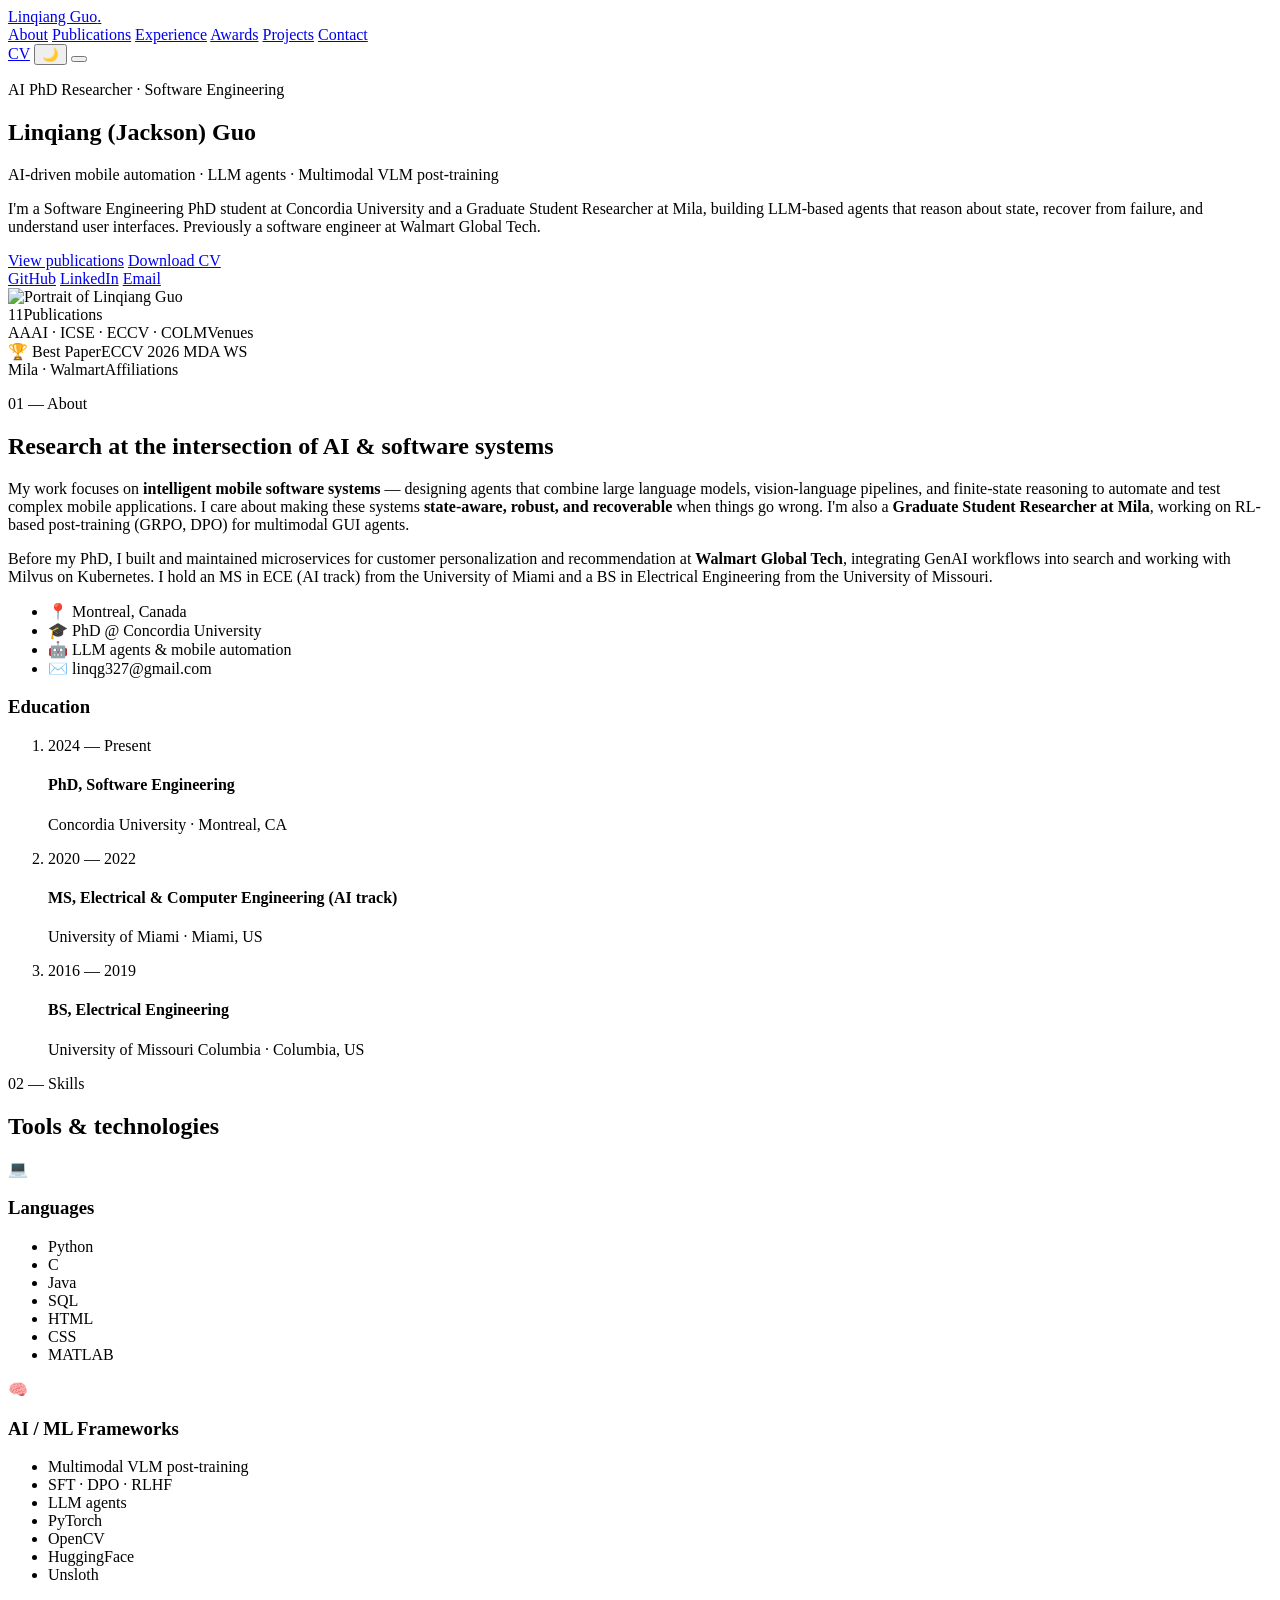
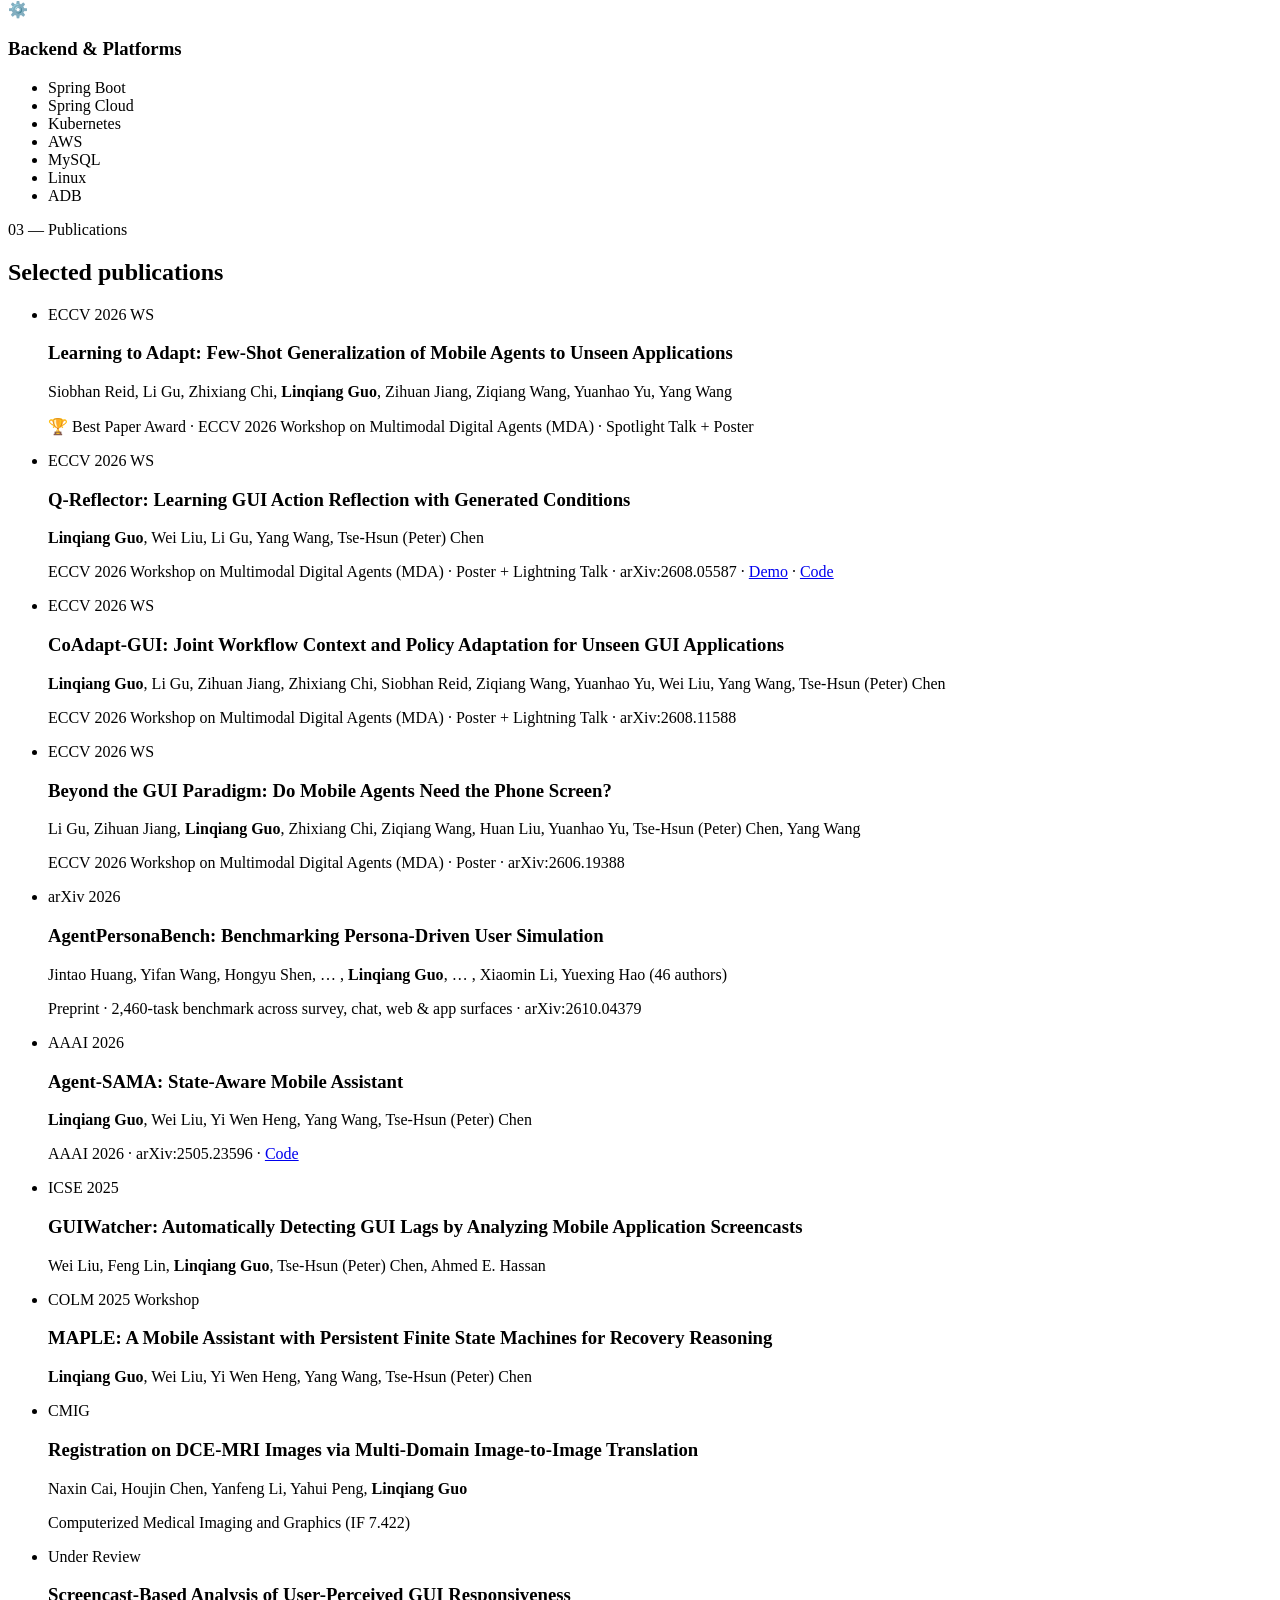
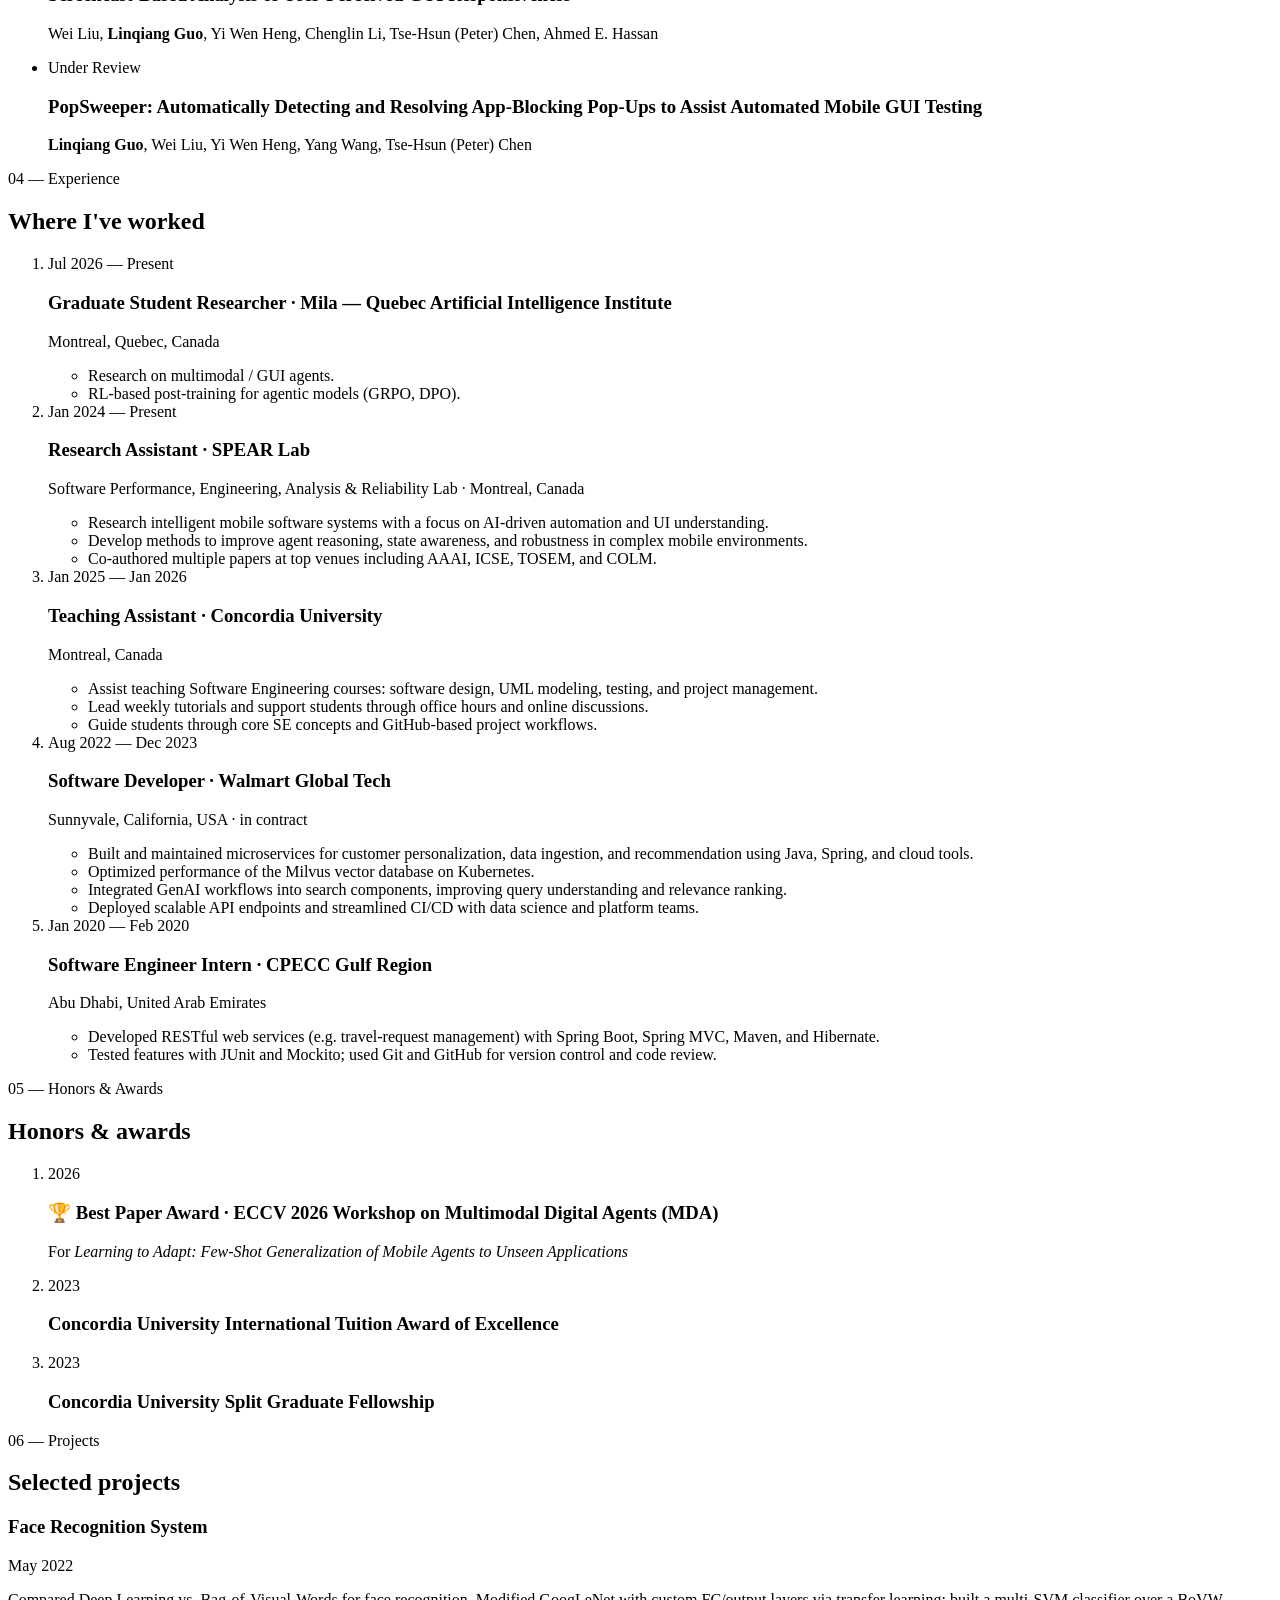
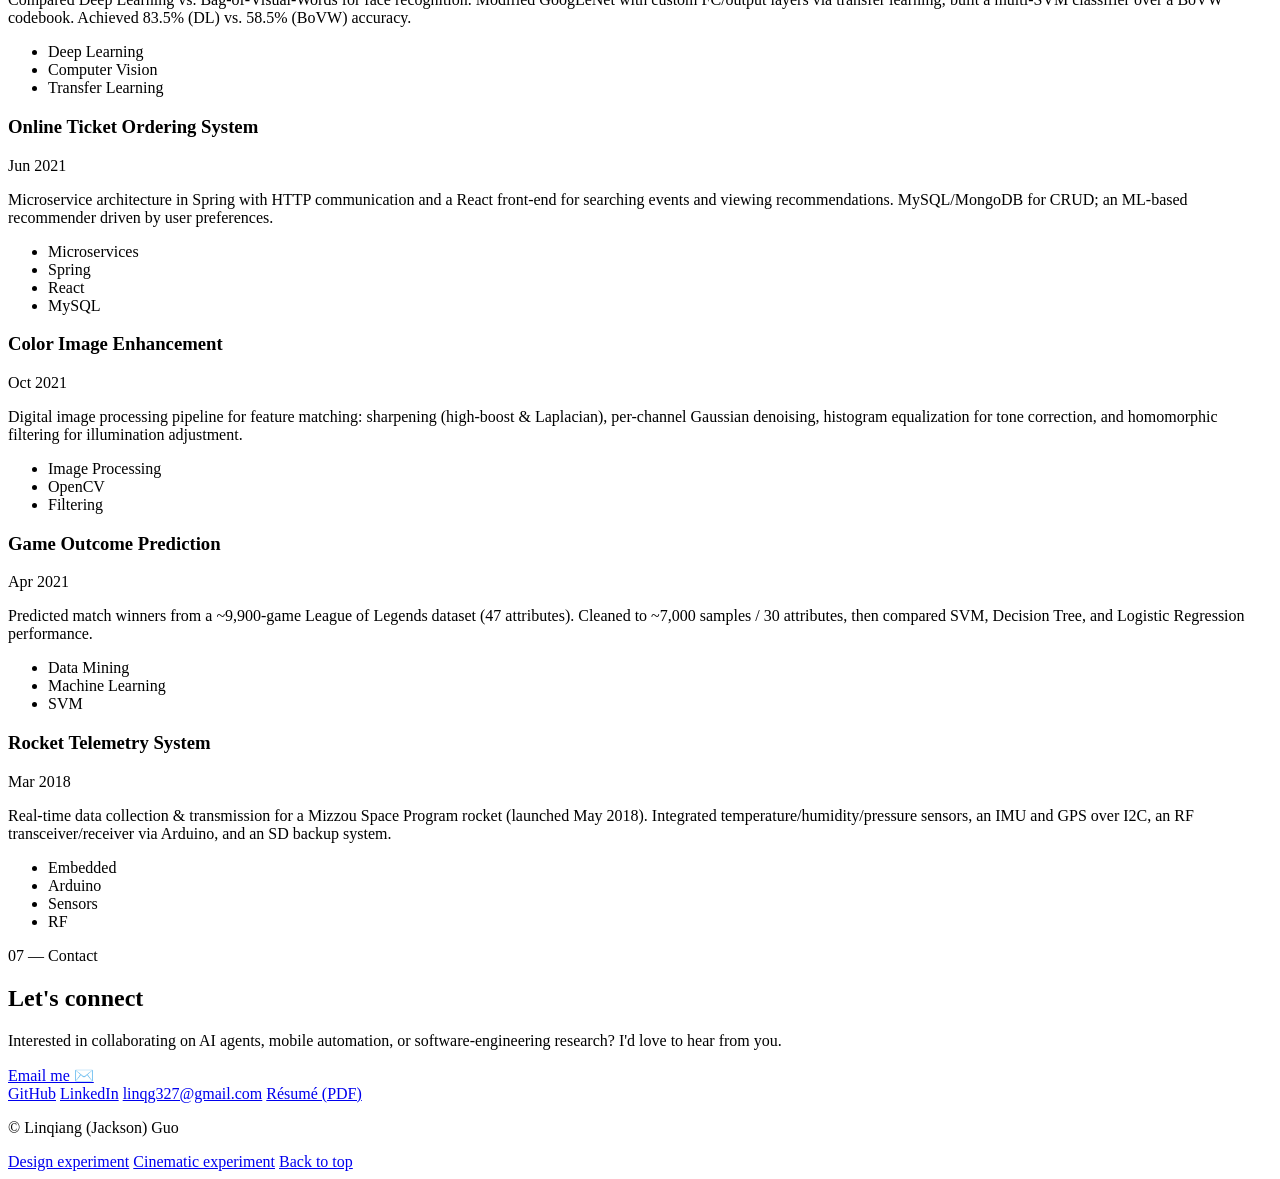
==== classic.html @ 43573042 "Day-mode logo that follows the day palette Redraw logo-lg-light.svg as a light jewel-tinted tile wit" ====
<!DOCTYPE html>
<html lang="en">
<head>
  <meta charset="UTF-8" />
  <meta name="viewport" content="width=device-width, initial-scale=1.0" />
  <title>Linqiang (Jackson) Guo — Software Engineering Researcher</title>
  <meta name="description" content="Linqiang Guo — PhD researcher in Software Engineering at Concordia University. AI-driven mobile automation, LLM agents, and multimodal VLM post-training." />
  <meta property="og:title" content="Linqiang (Jackson) Guo — Software Engineering Researcher" />
  <meta property="og:description" content="PhD researcher in Software Engineering. AI agents, multimodal VLM post-training, and mobile automation." />
  <meta property="og:type" content="website" />
  <link rel="preconnect" href="https://fonts.googleapis.com" />
  <link rel="preconnect" href="https://fonts.gstatic.com" crossorigin />
  <link href="https://fonts.googleapis.com/css2?family=Inter:wght@400;500;600;700;800&family=Space+Grotesk:wght@500;600;700&display=swap" rel="stylesheet" />
  <link rel="icon" href="assets/img/favicon-lg.svg" type="image/svg+xml" />
  <link rel="stylesheet" href="assets/css/style.css" />
</head>
<body>

  <!-- ===== Navigation ===== -->
  <header class="nav" id="nav">
    <div class="container nav__inner">
      <a href="#top" class="nav__brand">Linqiang&nbsp;Guo<span>.</span></a>
      <nav class="nav__links" id="navLinks" aria-label="Primary">
        <a href="#about">About</a>
        <a href="#publications">Publications</a>
        <a href="#experience">Experience</a>
        <a href="#awards">Awards</a>
        <a href="#projects">Projects</a>
        <a href="#contact">Contact</a>
      </nav>
      <div class="nav__actions">
        <a href="assets/files/Linqiang_Guo_Resume_2026.pdf?v=66" class="btn btn--sm" target="_blank" rel="noopener">CV</a>
        <button class="theme-toggle" id="themeToggle" aria-label="Toggle dark mode"><span id="themeIcon">🌙</span></button>
        <button class="nav__burger" id="navBurger" aria-label="Toggle menu"><span></span><span></span><span></span></button>
      </div>
    </div>
  </header>

  <main id="top">

    <!-- ===== Hero ===== -->
    <section class="hero">
      <div class="container hero__inner">
        <div class="hero__text">
          <p class="hero__eyebrow">AI PhD Researcher · Software Engineering</p>
          <h1 class="hero__title">Linqiang (Jackson) Guo</h1>
          <p class="hero__role">AI-driven mobile automation · LLM agents · Multimodal VLM post-training</p>
          <p class="hero__lead">
            I'm a Software Engineering PhD student at Concordia University and a Graduate
            Student Researcher at Mila, building LLM-based agents that reason about state,
            recover from failure, and understand user interfaces. Previously a software
            engineer at Walmart Global Tech.
          </p>
          <div class="hero__cta">
            <a href="#publications" class="btn btn--primary">View publications</a>
            <a href="assets/files/Linqiang_Guo_Resume_2026.pdf?v=66" class="btn btn--ghost" target="_blank" rel="noopener">Download CV</a>
          </div>
          <div class="hero__socials">
            <a href="https://github.com/pockyitachi" target="_blank" rel="noopener">GitHub</a>
            <a href="https://www.linkedin.com/in/linqiangguo/" target="_blank" rel="noopener">LinkedIn</a>
            <a href="mailto:linqg327@gmail.com">Email</a>
          </div>
        </div>
        <div class="hero__media">
          <div class="hero__photo-frame">
            <img src="assets/img/portrait.jpg" alt="Portrait of Linqiang Guo" />
          </div>
          <div class="hero__blob"></div>
        </div>
      </div>
    </section>

    <!-- ===== Stats / highlights ===== -->
    <section class="strip">
      <div class="container strip__inner">
        <div class="stat"><span class="stat__num">11</span><span class="stat__label">Publications</span></div>
        <div class="stat"><span class="stat__num">AAAI · ICSE · ECCV · COLM</span><span class="stat__label">Venues</span></div>
        <div class="stat"><span class="stat__num">🏆 Best Paper</span><span class="stat__label">ECCV 2026 MDA WS</span></div>
        <div class="stat"><span class="stat__num">Mila · Walmart</span><span class="stat__label">Affiliations</span></div>
      </div>
    </section>

    <!-- ===== About ===== -->
    <section class="section" id="about">
      <div class="container">
        <p class="section__eyebrow">01 — About</p>
        <h2 class="section__title">Research at the intersection of AI &amp; software systems</h2>
        <div class="about">
          <div class="about__text">
            <p>
              My work focuses on <strong>intelligent mobile software systems</strong> — designing
              agents that combine large language models, vision-language pipelines, and
              finite-state reasoning to automate and test complex mobile applications.
              I care about making these systems <strong>state-aware, robust, and recoverable</strong>
              when things go wrong. I'm also a <strong>Graduate Student Researcher at Mila</strong>,
              working on RL-based post-training (GRPO, DPO) for multimodal GUI agents.
            </p>
            <p>
              Before my PhD, I built and maintained microservices for customer personalization
              and recommendation at <strong>Walmart Global Tech</strong>, integrating GenAI workflows
              into search and working with Milvus on Kubernetes. I hold an MS in ECE (AI track)
              from the University of Miami and a BS in Electrical Engineering from the University
              of Missouri.
            </p>
            <ul class="about__facts">
              <li><span>📍</span> Montreal, Canada</li>
              <li><span>🎓</span> PhD @ Concordia University</li>
              <li><span>🤖</span> LLM agents &amp; mobile automation</li>
              <li><span>✉️</span> linqg327@gmail.com</li>
            </ul>
          </div>
          <div class="about__edu">
            <h3 class="about__edu-title">Education</h3>
            <ol class="edu">
              <li class="edu__item">
                <div class="edu__dot"></div>
                <span class="edu__date">2024 — Present</span>
                <h4>PhD, Software Engineering</h4>
                <p>Concordia University · Montreal, CA</p>
              </li>
              <li class="edu__item">
                <div class="edu__dot"></div>
                <span class="edu__date">2020 — 2022</span>
                <h4>MS, Electrical &amp; Computer Engineering (AI track)</h4>
                <p>University of Miami · Miami, US</p>
              </li>
              <li class="edu__item">
                <div class="edu__dot"></div>
                <span class="edu__date">2016 — 2019</span>
                <h4>BS, Electrical Engineering</h4>
                <p>University of Missouri Columbia · Columbia, US</p>
              </li>
            </ol>
          </div>
        </div>
      </div>
    </section>

    <!-- ===== Skills ===== -->
    <section class="section section--alt" id="skills">
      <div class="container">
        <p class="section__eyebrow">02 — Skills</p>
        <h2 class="section__title">Tools &amp; technologies</h2>
        <div class="skills">
          <article class="skill-card">
            <div class="skill-card__icon">💻</div>
            <h3>Languages</h3>
            <ul class="tags">
              <li>Python</li><li>C</li><li>Java</li><li>SQL</li><li>HTML</li><li>CSS</li><li>MATLAB</li>
            </ul>
          </article>
          <article class="skill-card">
            <div class="skill-card__icon">🧠</div>
            <h3>AI / ML Frameworks</h3>
            <ul class="tags">
              <li>Multimodal VLM post-training</li><li>SFT · DPO · RLHF</li><li>LLM agents</li><li>PyTorch</li><li>OpenCV</li><li>HuggingFace</li><li>Unsloth</li>
            </ul>
          </article>
          <article class="skill-card">
            <div class="skill-card__icon">⚙️</div>
            <h3>Backend &amp; Platforms</h3>
            <ul class="tags">
              <li>Spring Boot</li><li>Spring Cloud</li><li>Kubernetes</li><li>AWS</li><li>MySQL</li><li>Linux</li><li>ADB</li>
            </ul>
          </article>
        </div>
      </div>
    </section>

    <!-- ===== Publications ===== -->
    <section class="section" id="publications">
      <div class="container">
        <p class="section__eyebrow">03 — Publications</p>
        <h2 class="section__title">Selected publications</h2>
        <ul class="pubs">
          <li class="pub">
            <div class="pub__venue"><span class="badge badge--accent">ECCV 2026 WS</span></div>
            <div class="pub__body">
              <h3>Learning to Adapt: Few-Shot Generalization of Mobile Agents to Unseen Applications</h3>
              <p class="pub__authors">Siobhan Reid, Li Gu, Zhixiang Chi, <strong>Linqiang Guo</strong>, Zihuan Jiang, Ziqiang Wang, Yuanhao Yu, Yang Wang</p>
              <p class="pub__note">🏆 Best Paper Award · ECCV 2026 Workshop on Multimodal Digital Agents (MDA) · Spotlight Talk + Poster</p>
            </div>
          </li>
          <li class="pub">
            <div class="pub__venue"><span class="badge badge--accent">ECCV 2026 WS</span></div>
            <div class="pub__body">
              <h3>Q-Reflector: Learning GUI Action Reflection with Generated Conditions</h3>
              <p class="pub__authors"><strong>Linqiang Guo</strong>, Wei Liu, Li Gu, Yang Wang, Tse-Hsun (Peter) Chen</p>
              <p class="pub__note">ECCV 2026 Workshop on Multimodal Digital Agents (MDA) · Poster + Lightning Talk · arXiv:2608.05587 · <a href="https://huggingface.co/spaces/pockyitachi/Q-Reflector" target="_blank" rel="noopener">Demo</a> · <a href="https://github.com/pockyitachi/Q-Reflector" target="_blank" rel="noopener">Code</a></p>
            </div>
          </li>
          <li class="pub">
            <div class="pub__venue"><span class="badge badge--accent">ECCV 2026 WS</span></div>
            <div class="pub__body">
              <h3>CoAdapt-GUI: Joint Workflow Context and Policy Adaptation for Unseen GUI Applications</h3>
              <p class="pub__authors"><strong>Linqiang Guo</strong>, Li Gu, Zihuan Jiang, Zhixiang Chi, Siobhan Reid, Ziqiang Wang, Yuanhao Yu, Wei Liu, Yang Wang, Tse-Hsun (Peter) Chen</p>
              <p class="pub__note">ECCV 2026 Workshop on Multimodal Digital Agents (MDA) · Poster + Lightning Talk · arXiv:2608.11588</p>
            </div>
          </li>
          <li class="pub">
            <div class="pub__venue"><span class="badge badge--accent">ECCV 2026 WS</span></div>
            <div class="pub__body">
              <h3>Beyond the GUI Paradigm: Do Mobile Agents Need the Phone Screen?</h3>
              <p class="pub__authors">Li Gu, Zihuan Jiang, <strong>Linqiang Guo</strong>, Zhixiang Chi, Ziqiang Wang, Huan Liu, Yuanhao Yu, Tse-Hsun (Peter) Chen, Yang Wang</p>
              <p class="pub__note">ECCV 2026 Workshop on Multimodal Digital Agents (MDA) · Poster · arXiv:2606.19388</p>
            </div>
          </li>
          <li class="pub">
            <div class="pub__venue"><span class="badge badge--muted">arXiv 2026</span></div>
            <div class="pub__body">
              <h3>AgentPersonaBench: Benchmarking Persona-Driven User Simulation</h3>
              <p class="pub__authors">Jintao Huang, Yifan Wang, Hongyu Shen, … , <strong>Linqiang Guo</strong>, … , Xiaomin Li, Yuexing Hao (46 authors)</p>
              <p class="pub__note">Preprint · 2,460-task benchmark across survey, chat, web &amp; app surfaces · arXiv:2610.04379</p>
            </div>
          </li>
          <li class="pub">
            <div class="pub__venue"><span class="badge badge--accent">AAAI 2026</span></div>
            <div class="pub__body">
              <h3>Agent-SAMA: State-Aware Mobile Assistant</h3>
              <p class="pub__authors"><strong>Linqiang Guo</strong>, Wei Liu, Yi Wen Heng, Yang Wang, Tse-Hsun (Peter) Chen</p>
              <p class="pub__note">AAAI 2026 · arXiv:2505.23596 · <a href="https://github.com/pockyitachi/Agent-SAMA" target="_blank" rel="noopener">Code</a></p>
            </div>
          </li>
          <li class="pub">
            <div class="pub__venue"><span class="badge badge--accent">ICSE 2025</span></div>
            <div class="pub__body">
              <h3>GUIWatcher: Automatically Detecting GUI Lags by Analyzing Mobile Application Screencasts</h3>
              <p class="pub__authors">Wei Liu, Feng Lin, <strong>Linqiang Guo</strong>, Tse-Hsun (Peter) Chen, Ahmed E. Hassan</p>
            </div>
          </li>
          <li class="pub">
            <div class="pub__venue"><span class="badge badge--accent">COLM 2025 Workshop</span></div>
            <div class="pub__body">
              <h3>MAPLE: A Mobile Assistant with Persistent Finite State Machines for Recovery Reasoning</h3>
              <p class="pub__authors"><strong>Linqiang Guo</strong>, Wei Liu, Yi Wen Heng, Yang Wang, Tse-Hsun (Peter) Chen</p>
            </div>
          </li>
          <li class="pub">
            <div class="pub__venue"><span class="badge badge--accent">CMIG</span></div>
            <div class="pub__body">
              <h3>Registration on DCE-MRI Images via Multi-Domain Image-to-Image Translation</h3>
              <p class="pub__authors">Naxin Cai, Houjin Chen, Yanfeng Li, Yahui Peng, <strong>Linqiang Guo</strong></p>
              <p class="pub__note">Computerized Medical Imaging and Graphics (IF 7.422)</p>
            </div>
          </li>
          <li class="pub">
            <div class="pub__venue"><span class="badge badge--muted">Under Review</span></div>
            <div class="pub__body">
              <h3>Screencast-Based Analysis of User-Perceived GUI Responsiveness</h3>
              <p class="pub__authors">Wei Liu, <strong>Linqiang Guo</strong>, Yi Wen Heng, Chenglin Li, Tse-Hsun (Peter) Chen, Ahmed E. Hassan</p>
            </div>
          </li>
          <li class="pub">
            <div class="pub__venue"><span class="badge badge--muted">Under Review</span></div>
            <div class="pub__body">
              <h3>PopSweeper: Automatically Detecting and Resolving App-Blocking Pop-Ups to Assist Automated Mobile GUI Testing</h3>
              <p class="pub__authors"><strong>Linqiang Guo</strong>, Wei Liu, Yi Wen Heng, Yang Wang, Tse-Hsun (Peter) Chen</p>
            </div>
          </li>
        </ul>
      </div>
    </section>

    <!-- ===== Experience ===== -->
    <section class="section section--alt" id="experience">
      <div class="container">
        <p class="section__eyebrow">04 — Experience</p>
        <h2 class="section__title">Where I've worked</h2>
        <ol class="timeline">
          <li class="timeline__item">
            <div class="timeline__dot"></div>
            <span class="timeline__date">Jul 2026 — Present</span>
            <h3>Graduate Student Researcher · Mila — Quebec Artificial Intelligence Institute</h3>
            <p class="timeline__org">Montreal, Quebec, Canada</p>
            <ul class="timeline__points">
              <li>Research on multimodal / GUI agents.</li>
              <li>RL-based post-training for agentic models (GRPO, DPO).</li>
            </ul>
          </li>
          <li class="timeline__item">
            <div class="timeline__dot"></div>
            <span class="timeline__date">Jan 2024 — Present</span>
            <h3>Research Assistant · SPEAR Lab</h3>
            <p class="timeline__org">Software Performance, Engineering, Analysis &amp; Reliability Lab · Montreal, Canada</p>
            <ul class="timeline__points">
              <li>Research intelligent mobile software systems with a focus on AI-driven automation and UI understanding.</li>
              <li>Develop methods to improve agent reasoning, state awareness, and robustness in complex mobile environments.</li>
              <li>Co-authored multiple papers at top venues including AAAI, ICSE, TOSEM, and COLM.</li>
            </ul>
          </li>
          <li class="timeline__item">
            <div class="timeline__dot"></div>
            <span class="timeline__date">Jan 2025 — Jan 2026</span>
            <h3>Teaching Assistant · Concordia University</h3>
            <p class="timeline__org">Montreal, Canada</p>
            <ul class="timeline__points">
              <li>Assist teaching Software Engineering courses: software design, UML modeling, testing, and project management.</li>
              <li>Lead weekly tutorials and support students through office hours and online discussions.</li>
              <li>Guide students through core SE concepts and GitHub-based project workflows.</li>
            </ul>
          </li>
          <li class="timeline__item">
            <div class="timeline__dot"></div>
            <span class="timeline__date">Aug 2022 — Dec 2023</span>
            <h3>Software Developer · Walmart Global Tech</h3>
            <p class="timeline__org">Sunnyvale, California, USA · in contract</p>
            <ul class="timeline__points">
              <li>Built and maintained microservices for customer personalization, data ingestion, and recommendation using Java, Spring, and cloud tools.</li>
              <li>Optimized performance of the Milvus vector database on Kubernetes.</li>
              <li>Integrated GenAI workflows into search components, improving query understanding and relevance ranking.</li>
              <li>Deployed scalable API endpoints and streamlined CI/CD with data science and platform teams.</li>
            </ul>
          </li>
          <li class="timeline__item">
            <div class="timeline__dot"></div>
            <span class="timeline__date">Jan 2020 — Feb 2020</span>
            <h3>Software Engineer Intern · CPECC Gulf Region</h3>
            <p class="timeline__org">Abu Dhabi, United Arab Emirates</p>
            <ul class="timeline__points">
              <li>Developed RESTful web services (e.g. travel-request management) with Spring Boot, Spring MVC, Maven, and Hibernate.</li>
              <li>Tested features with JUnit and Mockito; used Git and GitHub for version control and code review.</li>
            </ul>
          </li>
        </ol>
      </div>
    </section>

    <!-- ===== Honors & Awards ===== -->
    <section class="section" id="awards">
      <div class="container">
        <p class="section__eyebrow">05 — Honors &amp; Awards</p>
        <h2 class="section__title">Honors &amp; awards</h2>
        <ol class="timeline">
          <li class="timeline__item">
            <div class="timeline__dot"></div>
            <span class="timeline__date">2026</span>
            <h3>🏆 Best Paper Award · ECCV 2026 Workshop on Multimodal Digital Agents (MDA)</h3>
            <p class="timeline__org">For <em>Learning to Adapt: Few-Shot Generalization of Mobile Agents to Unseen Applications</em></p>
          </li>
          <li class="timeline__item">
            <div class="timeline__dot"></div>
            <span class="timeline__date">2023</span>
            <h3>Concordia University International Tuition Award of Excellence</h3>
          </li>
          <li class="timeline__item">
            <div class="timeline__dot"></div>
            <span class="timeline__date">2023</span>
            <h3>Concordia University Split Graduate Fellowship</h3>
          </li>
        </ol>
      </div>
    </section>

    <!-- ===== Projects ===== -->
    <section class="section" id="projects">
      <div class="container">
        <p class="section__eyebrow">06 — Projects</p>
        <h2 class="section__title">Selected projects</h2>
        <div class="projects">
          <article class="project-card">
            <div class="project-card__top">
              <h3>Face Recognition System</h3>
              <span class="project-card__date">May 2022</span>
            </div>
            <p>Compared Deep Learning vs. Bag-of-Visual-Words for face recognition. Modified GoogLeNet
               with custom FC/output layers via transfer learning; built a multi-SVM classifier over a
               BoVW codebook. Achieved 83.5% (DL) vs. 58.5% (BoVW) accuracy.</p>
            <ul class="tags"><li>Deep Learning</li><li>Computer Vision</li><li>Transfer Learning</li></ul>
          </article>
          <article class="project-card">
            <div class="project-card__top">
              <h3>Online Ticket Ordering System</h3>
              <span class="project-card__date">Jun 2021</span>
            </div>
            <p>Microservice architecture in Spring with HTTP communication and a React front-end for
               searching events and viewing recommendations. MySQL/MongoDB for CRUD; an ML-based
               recommender driven by user preferences.</p>
            <ul class="tags"><li>Microservices</li><li>Spring</li><li>React</li><li>MySQL</li></ul>
          </article>
          <article class="project-card">
            <div class="project-card__top">
              <h3>Color Image Enhancement</h3>
              <span class="project-card__date">Oct 2021</span>
            </div>
            <p>Digital image processing pipeline for feature matching: sharpening (high-boost &amp;
               Laplacian), per-channel Gaussian denoising, histogram equalization for tone correction,
               and homomorphic filtering for illumination adjustment.</p>
            <ul class="tags"><li>Image Processing</li><li>OpenCV</li><li>Filtering</li></ul>
          </article>
          <article class="project-card">
            <div class="project-card__top">
              <h3>Game Outcome Prediction</h3>
              <span class="project-card__date">Apr 2021</span>
            </div>
            <p>Predicted match winners from a ~9,900-game League of Legends dataset (47 attributes).
               Cleaned to ~7,000 samples / 30 attributes, then compared SVM, Decision Tree, and
               Logistic Regression performance.</p>
            <ul class="tags"><li>Data Mining</li><li>Machine Learning</li><li>SVM</li></ul>
          </article>
          <article class="project-card">
            <div class="project-card__top">
              <h3>Rocket Telemetry System</h3>
              <span class="project-card__date">Mar 2018</span>
            </div>
            <p>Real-time data collection &amp; transmission for a Mizzou Space Program rocket (launched
               May 2018). Integrated temperature/humidity/pressure sensors, an IMU and GPS over I2C,
               an RF transceiver/receiver via Arduino, and an SD backup system.</p>
            <ul class="tags"><li>Embedded</li><li>Arduino</li><li>Sensors</li><li>RF</li></ul>
          </article>
        </div>
      </div>
    </section>

    <!-- ===== Contact ===== -->
    <section class="section section--contact" id="contact">
      <div class="container">
        <p class="section__eyebrow">07 — Contact</p>
        <h2 class="section__title">Let's connect</h2>
        <p class="contact__lead">
          Interested in collaborating on AI agents, mobile automation, or software-engineering
          research? I'd love to hear from you.
        </p>
        <a href="mailto:linqg327@gmail.com" class="btn btn--primary btn--lg">Email me ✉️</a>
        <div class="contact__socials">
          <a href="https://github.com/pockyitachi" target="_blank" rel="noopener">GitHub</a>
          <a href="https://www.linkedin.com/in/linqiangguo/" target="_blank" rel="noopener">LinkedIn</a>
          <a href="mailto:linqg327@gmail.com">linqg327@gmail.com</a>
          <a href="assets/files/Linqiang_Guo_Resume_2026.pdf?v=66" target="_blank" rel="noopener">Résumé (PDF)</a>
        </div>
      </div>
    </section>
  </main>

  <!-- ===== Footer ===== -->
  <footer class="footer">
    <div class="container footer__inner">
      <p>© <span id="year"></span> Linqiang (Jackson) Guo</p>
      <div class="footer__right">
        <a href="fashion/index.html">Design experiment</a>
        <a href="music/index.html">Cinematic experiment</a>
        <a href="#top" class="footer__top">Back to top</a>
      </div>
    </div>
  </footer>

  <script src="assets/js/main.js"></script>
</body>
</html>
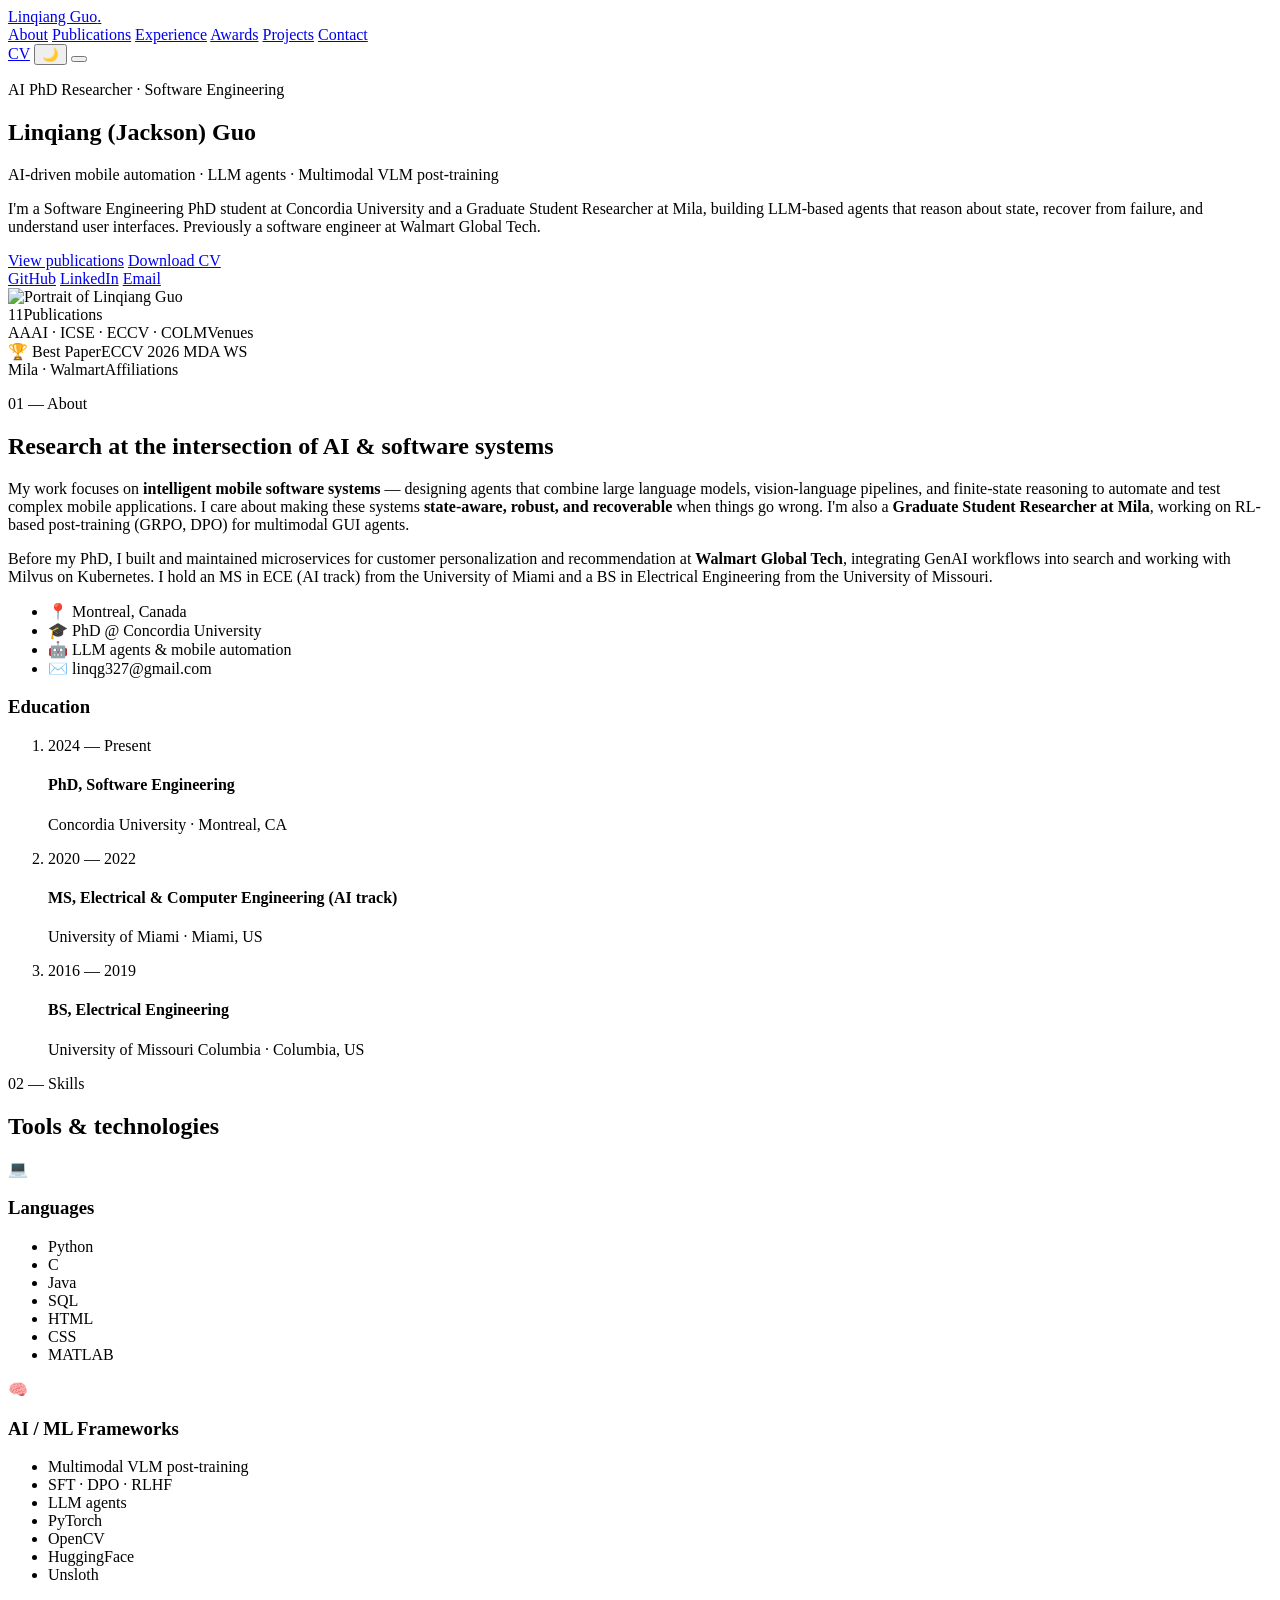
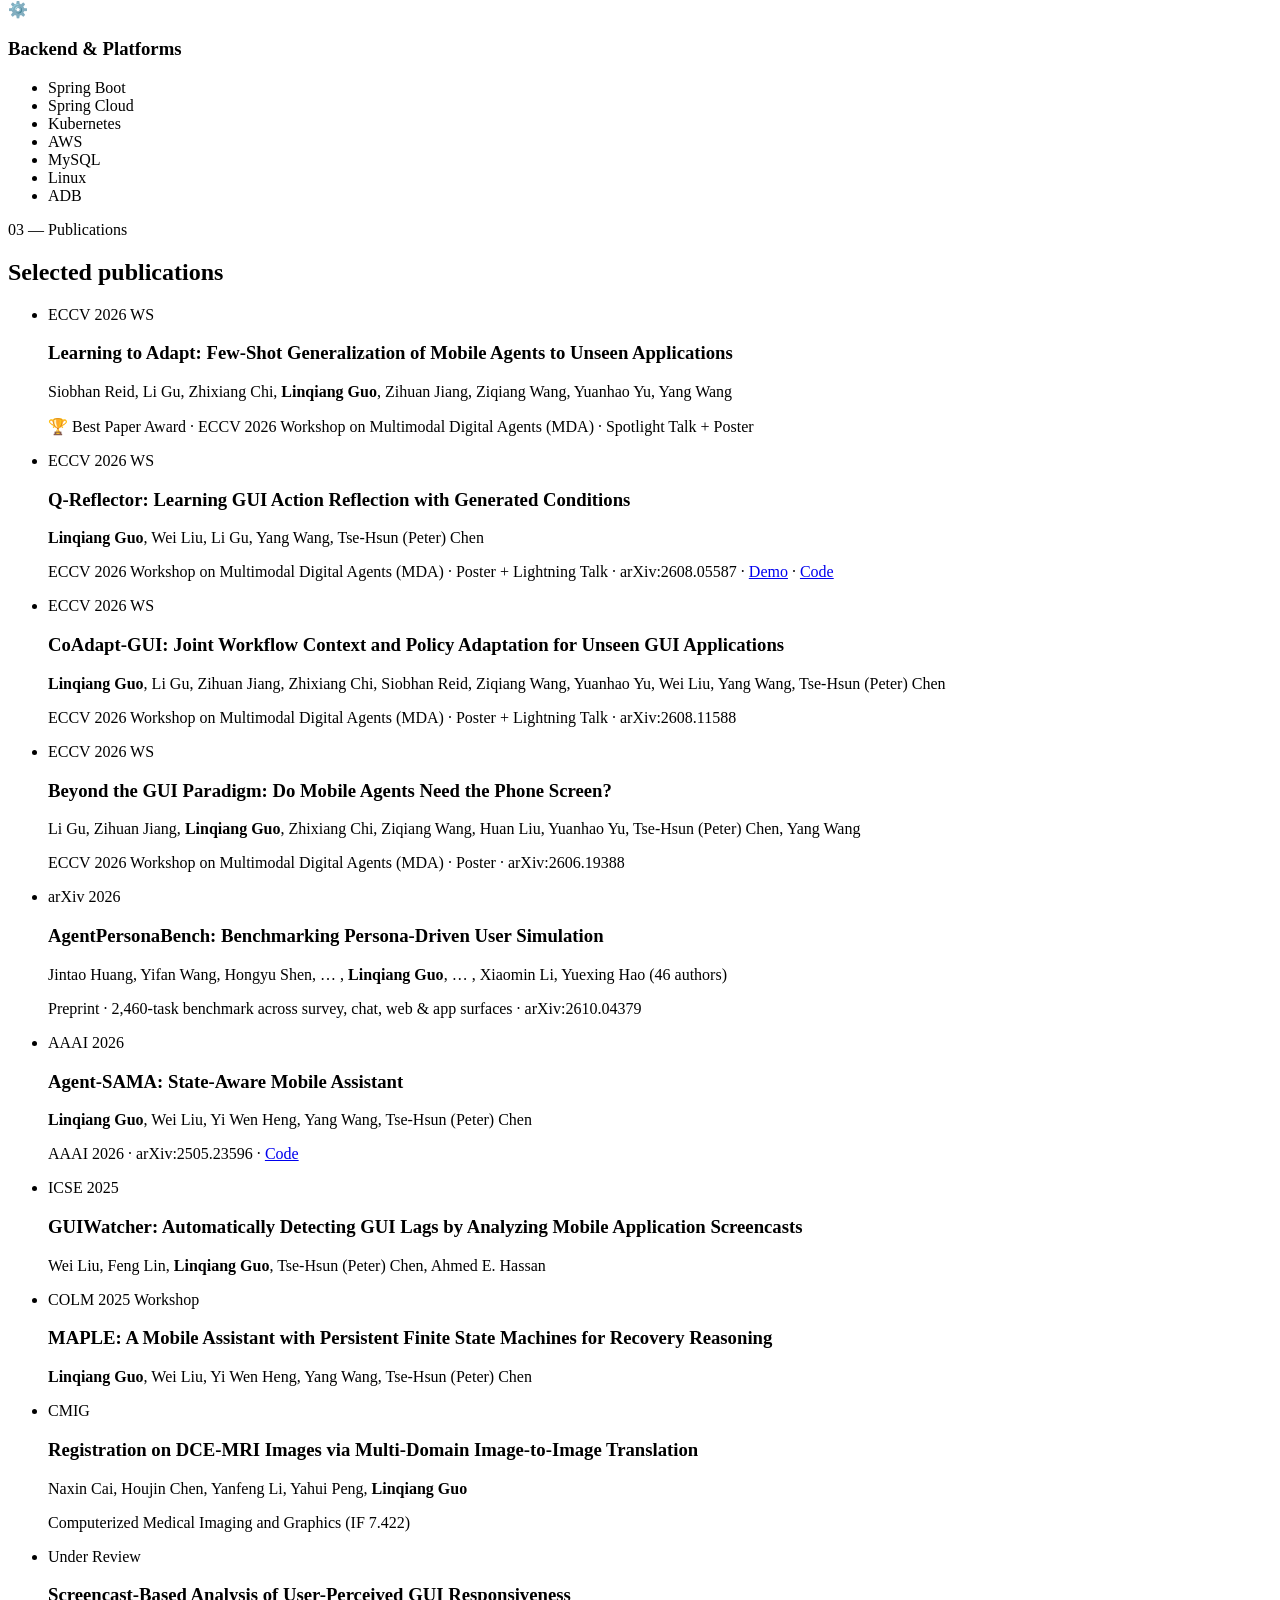
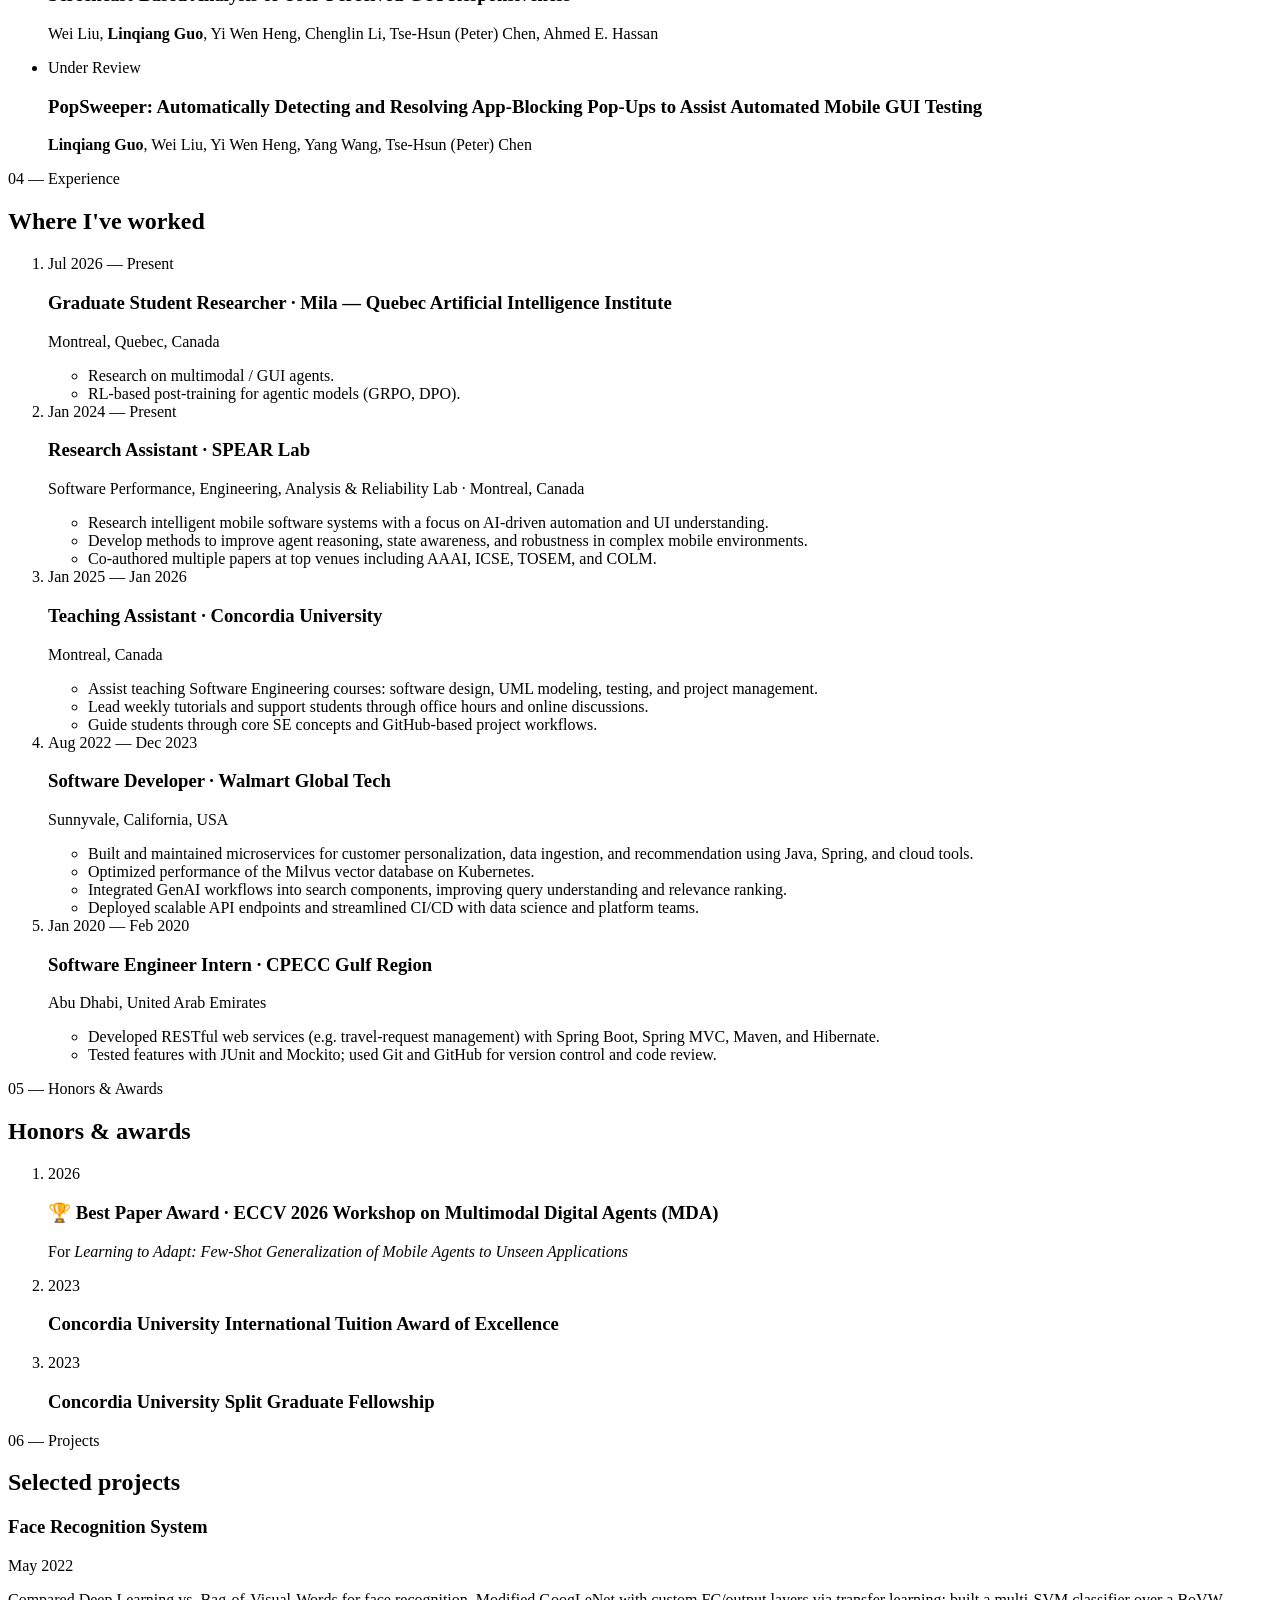
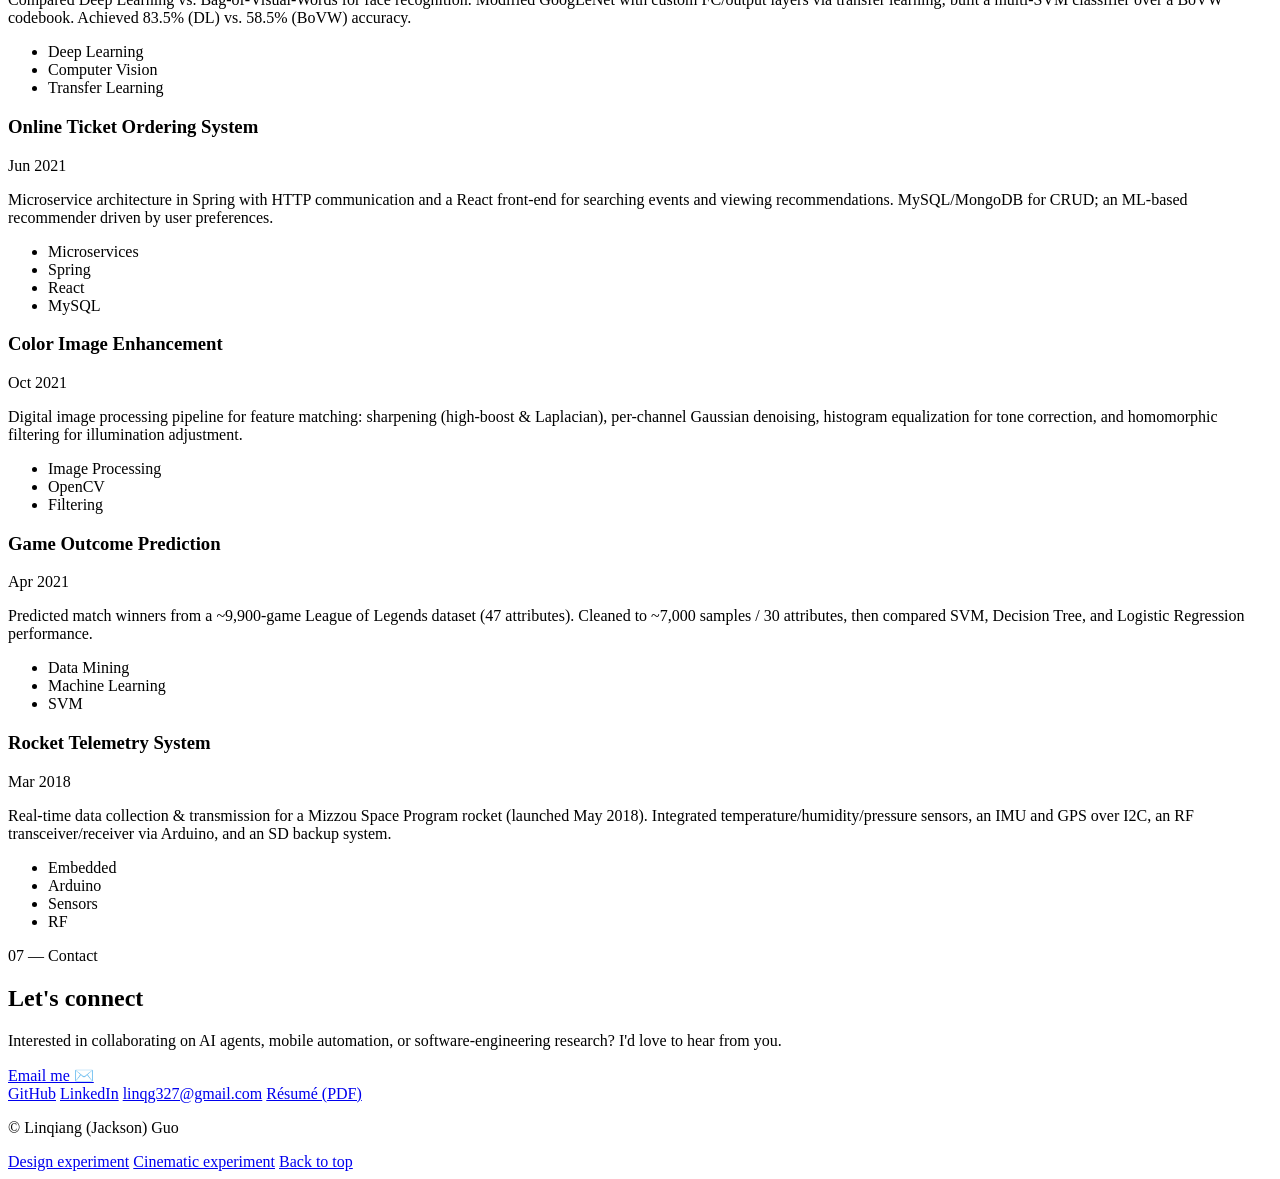
==== commit e727c591: "Drop "in contract" from the Walmart role on the website Remove "in contract" from the Walmart Global" ====
--- a/classic.html
+++ b/classic.html
@@ -29,7 +29,7 @@
         <a href="#contact">Contact</a>
       </nav>
       <div class="nav__actions">
-        <a href="assets/files/Linqiang_Guo_Resume_2026.pdf?v=66" class="btn btn--sm" target="_blank" rel="noopener">CV</a>
+        <a href="assets/files/Linqiang_Guo_Resume_2026.pdf?v=70" class="btn btn--sm" target="_blank" rel="noopener">CV</a>
         <button class="theme-toggle" id="themeToggle" aria-label="Toggle dark mode"><span id="themeIcon">🌙</span></button>
         <button class="nav__burger" id="navBurger" aria-label="Toggle menu"><span></span><span></span><span></span></button>
       </div>
@@ -53,7 +53,7 @@
           </p>
           <div class="hero__cta">
             <a href="#publications" class="btn btn--primary">View publications</a>
-            <a href="assets/files/Linqiang_Guo_Resume_2026.pdf?v=66" class="btn btn--ghost" target="_blank" rel="noopener">Download CV</a>
+            <a href="assets/files/Linqiang_Guo_Resume_2026.pdf?v=70" class="btn btn--ghost" target="_blank" rel="noopener">Download CV</a>
           </div>
           <div class="hero__socials">
             <a href="https://github.com/pockyitachi" target="_blank" rel="noopener">GitHub</a>
@@ -303,7 +303,7 @@
             <div class="timeline__dot"></div>
             <span class="timeline__date">Aug 2022 — Dec 2023</span>
             <h3>Software Developer · Walmart Global Tech</h3>
-            <p class="timeline__org">Sunnyvale, California, USA · in contract</p>
+            <p class="timeline__org">Sunnyvale, California, USA</p>
             <ul class="timeline__points">
               <li>Built and maintained microservices for customer personalization, data ingestion, and recommendation using Java, Spring, and cloud tools.</li>
               <li>Optimized performance of the Milvus vector database on Kubernetes.</li>
@@ -425,7 +425,7 @@
           <a href="https://github.com/pockyitachi" target="_blank" rel="noopener">GitHub</a>
           <a href="https://www.linkedin.com/in/linqiangguo/" target="_blank" rel="noopener">LinkedIn</a>
           <a href="mailto:linqg327@gmail.com">linqg327@gmail.com</a>
-          <a href="assets/files/Linqiang_Guo_Resume_2026.pdf?v=66" target="_blank" rel="noopener">Résumé (PDF)</a>
+          <a href="assets/files/Linqiang_Guo_Resume_2026.pdf?v=70" target="_blank" rel="noopener">Résumé (PDF)</a>
         </div>
       </div>
     </section>
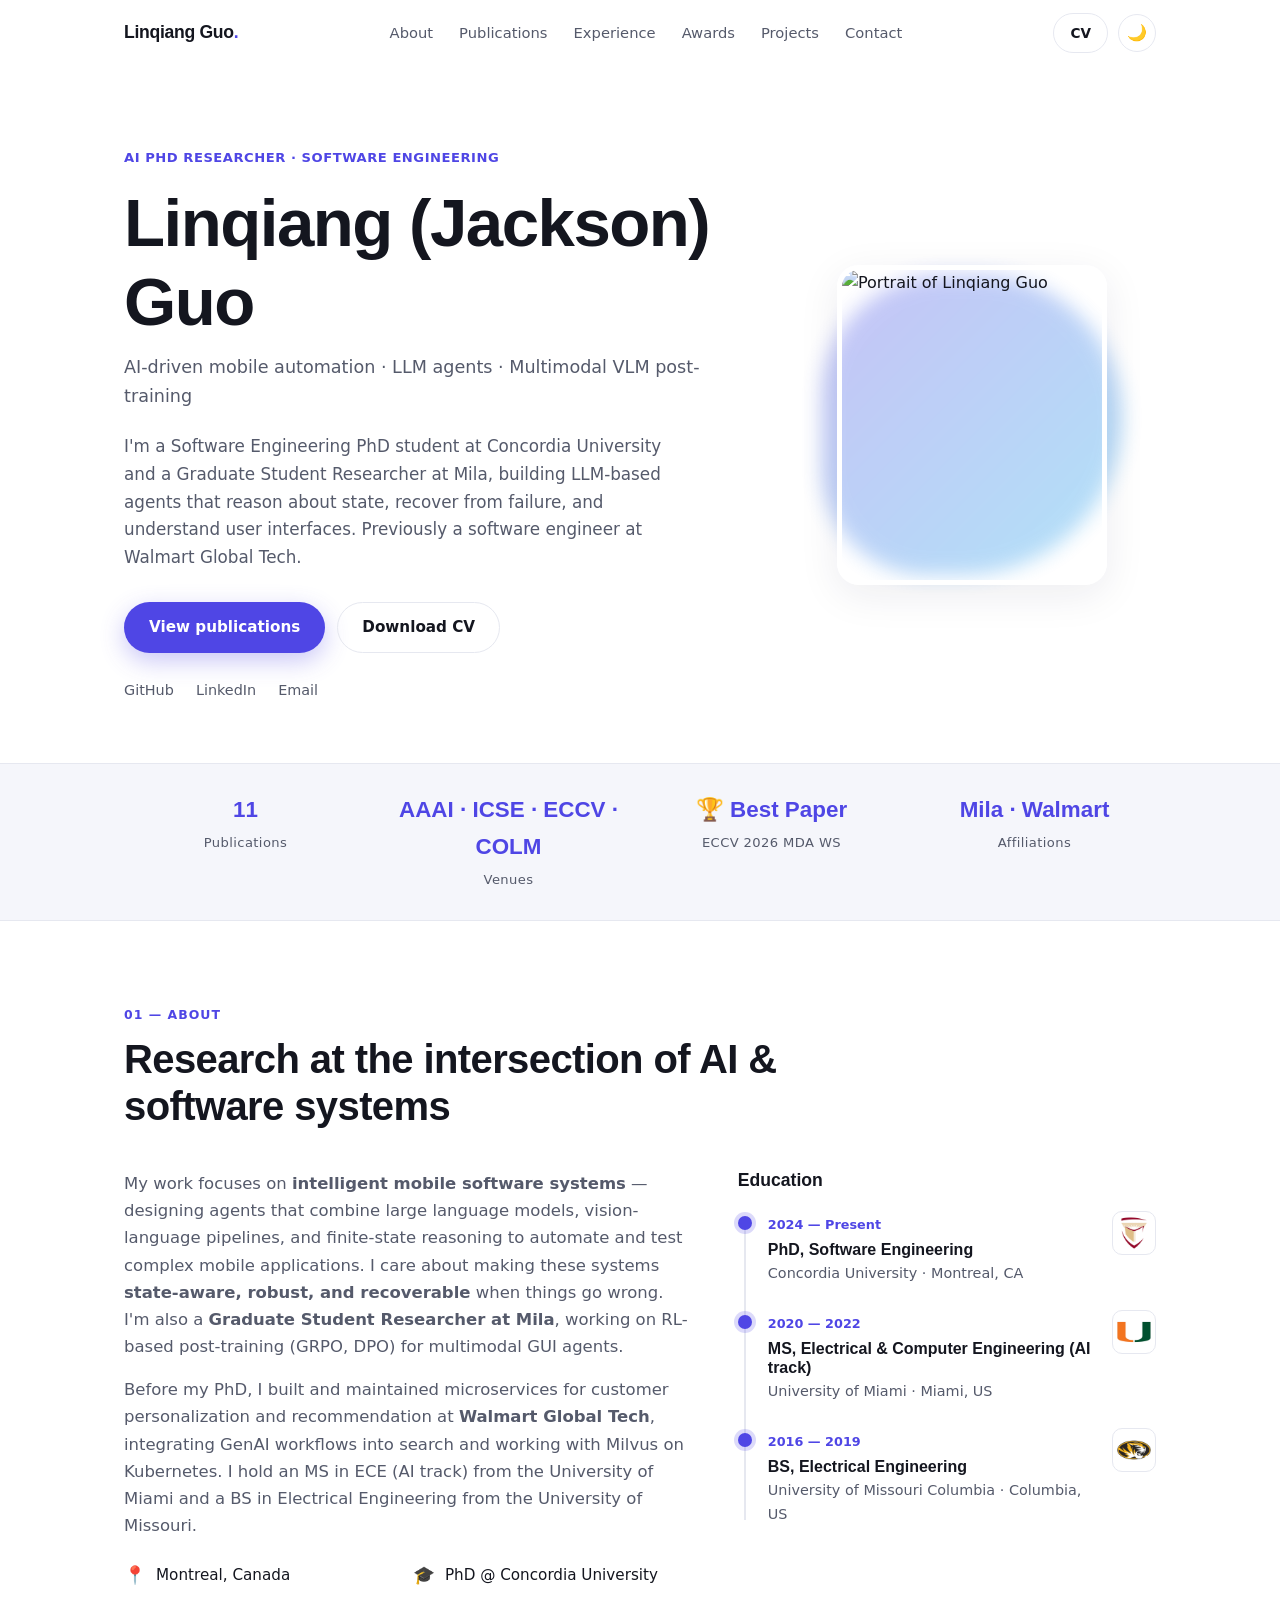
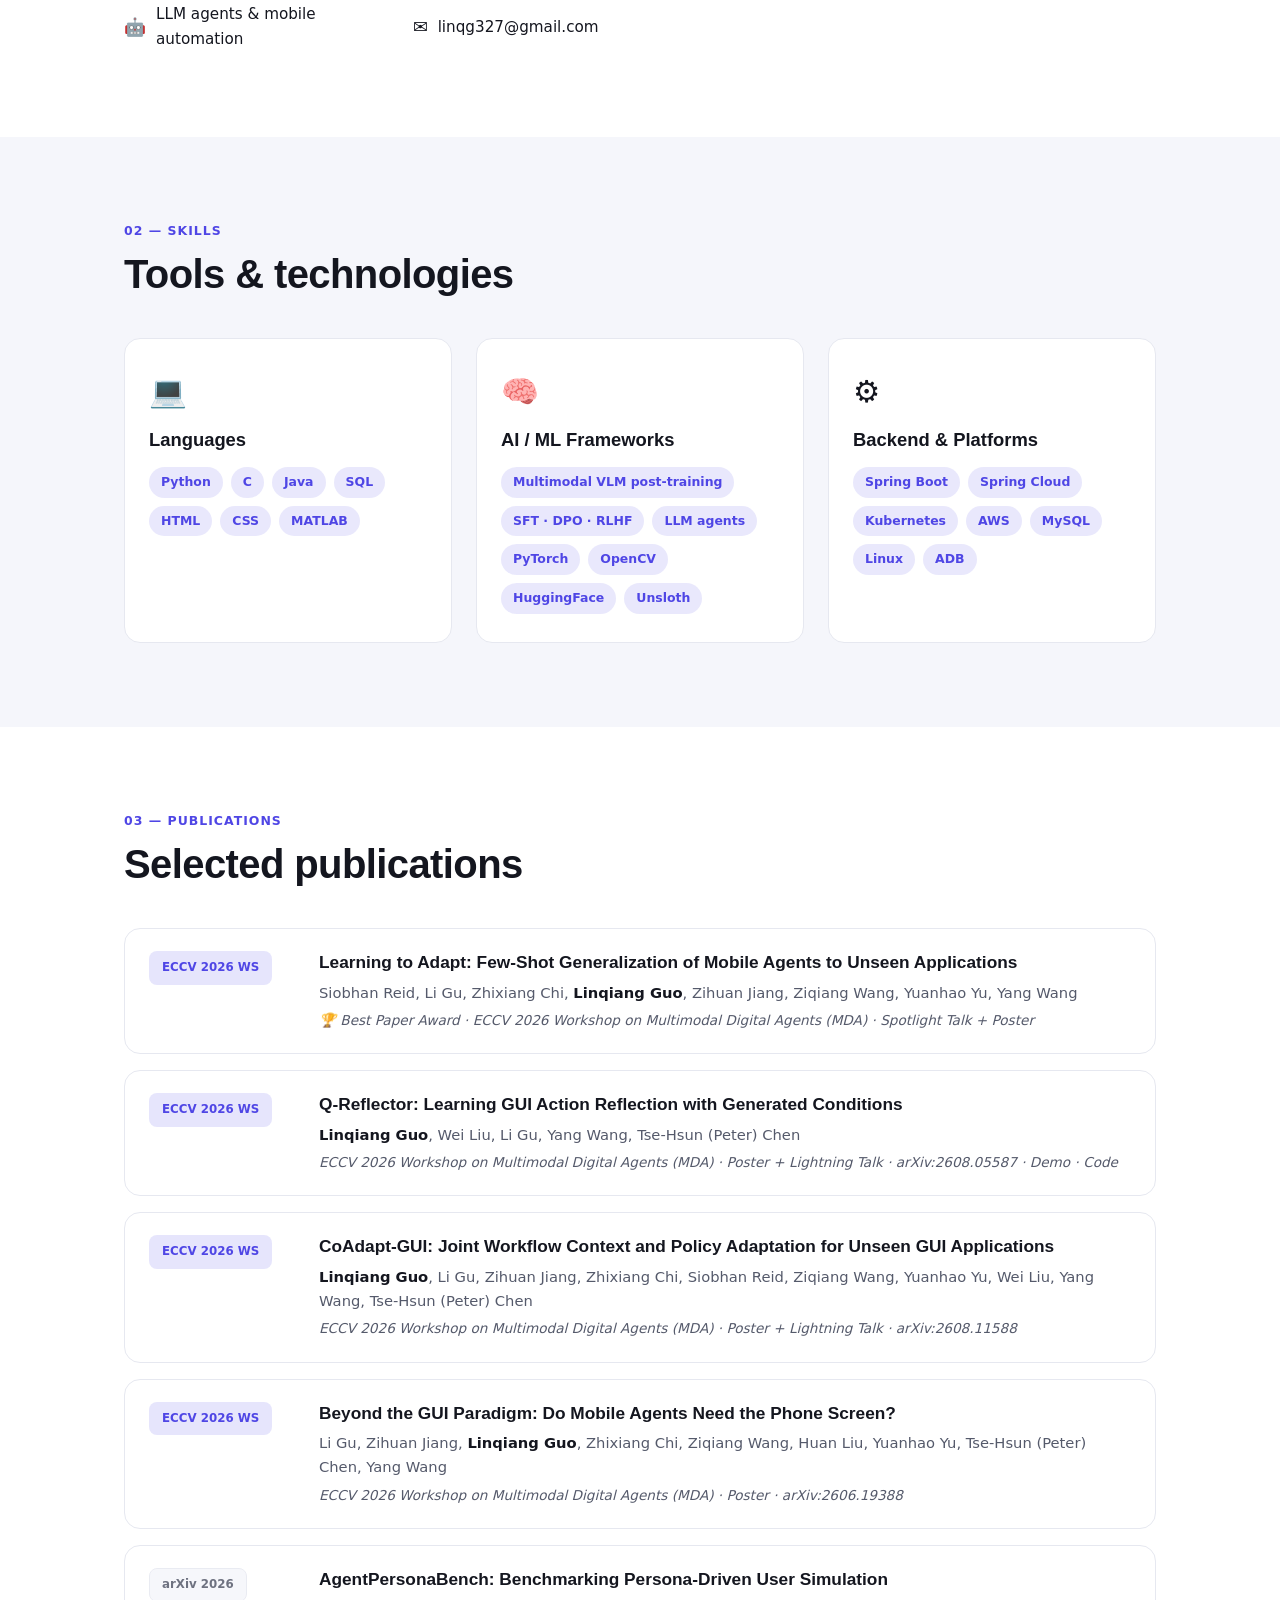
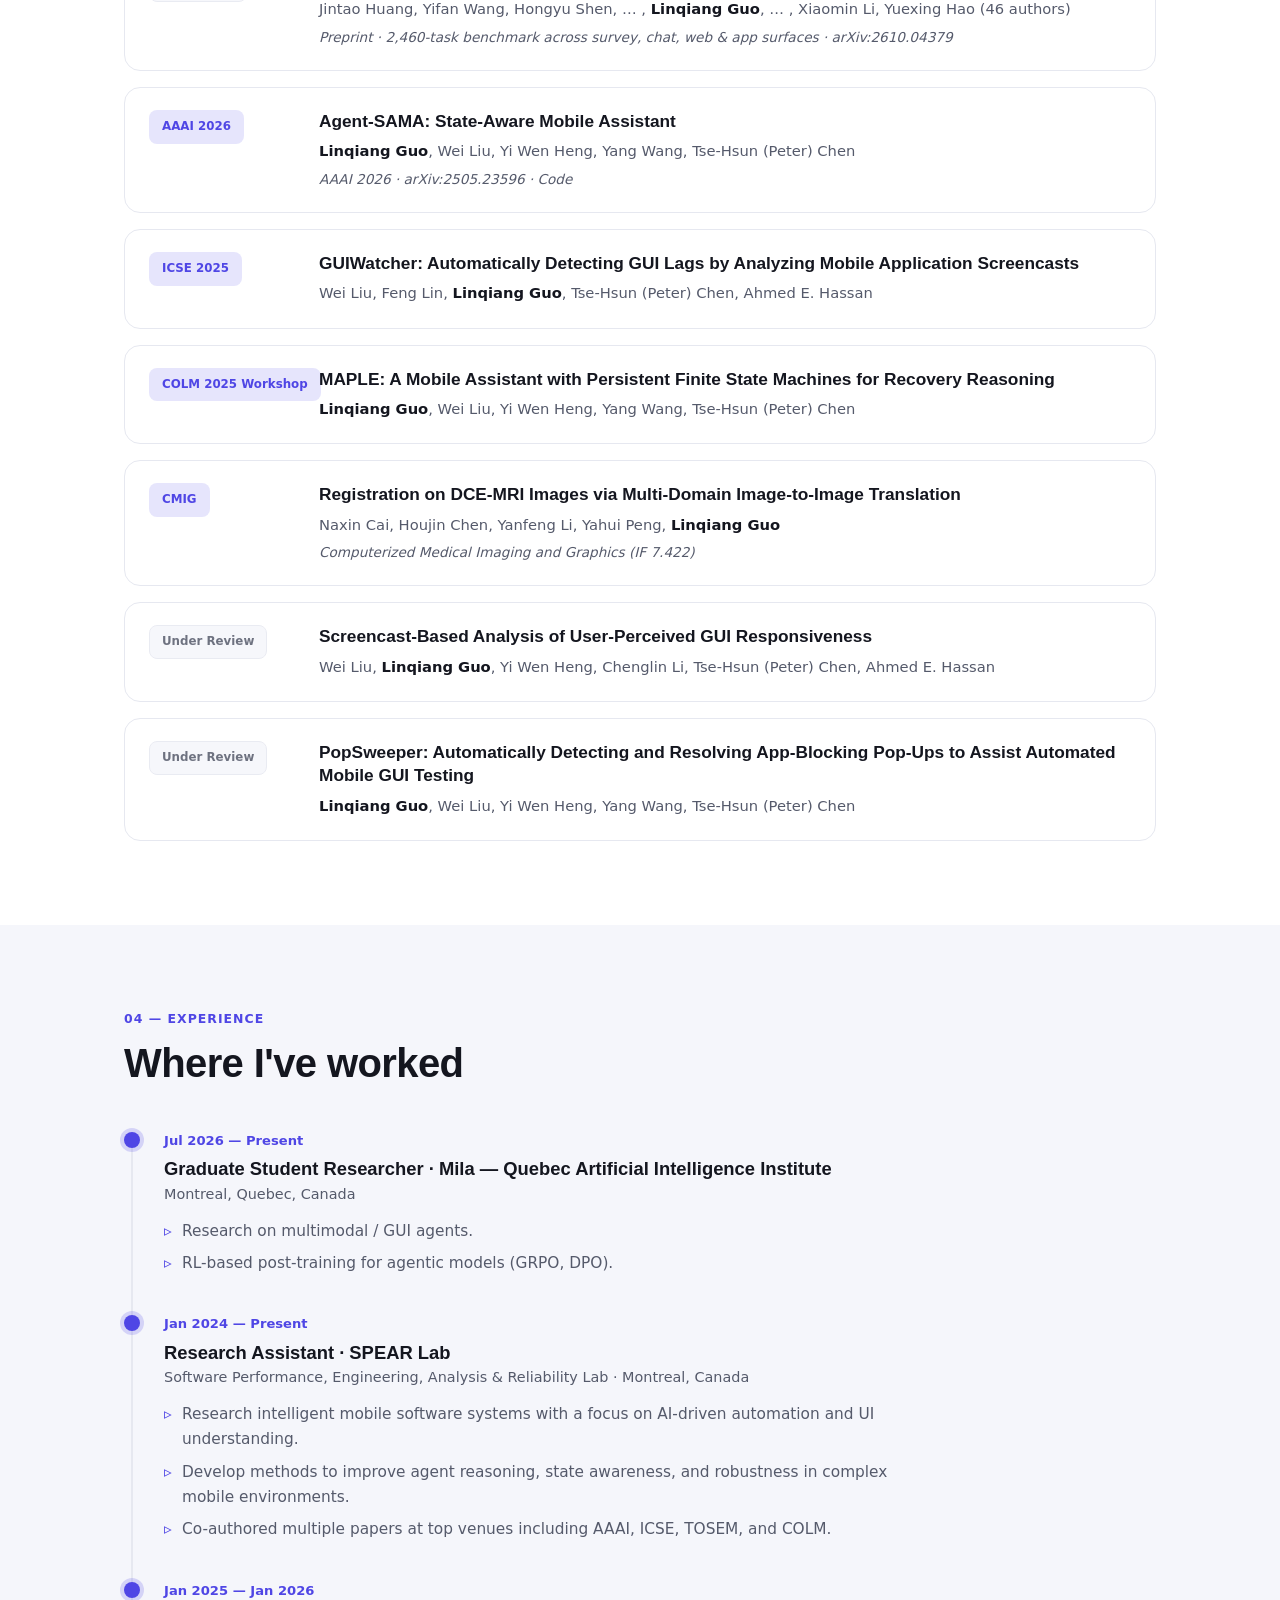
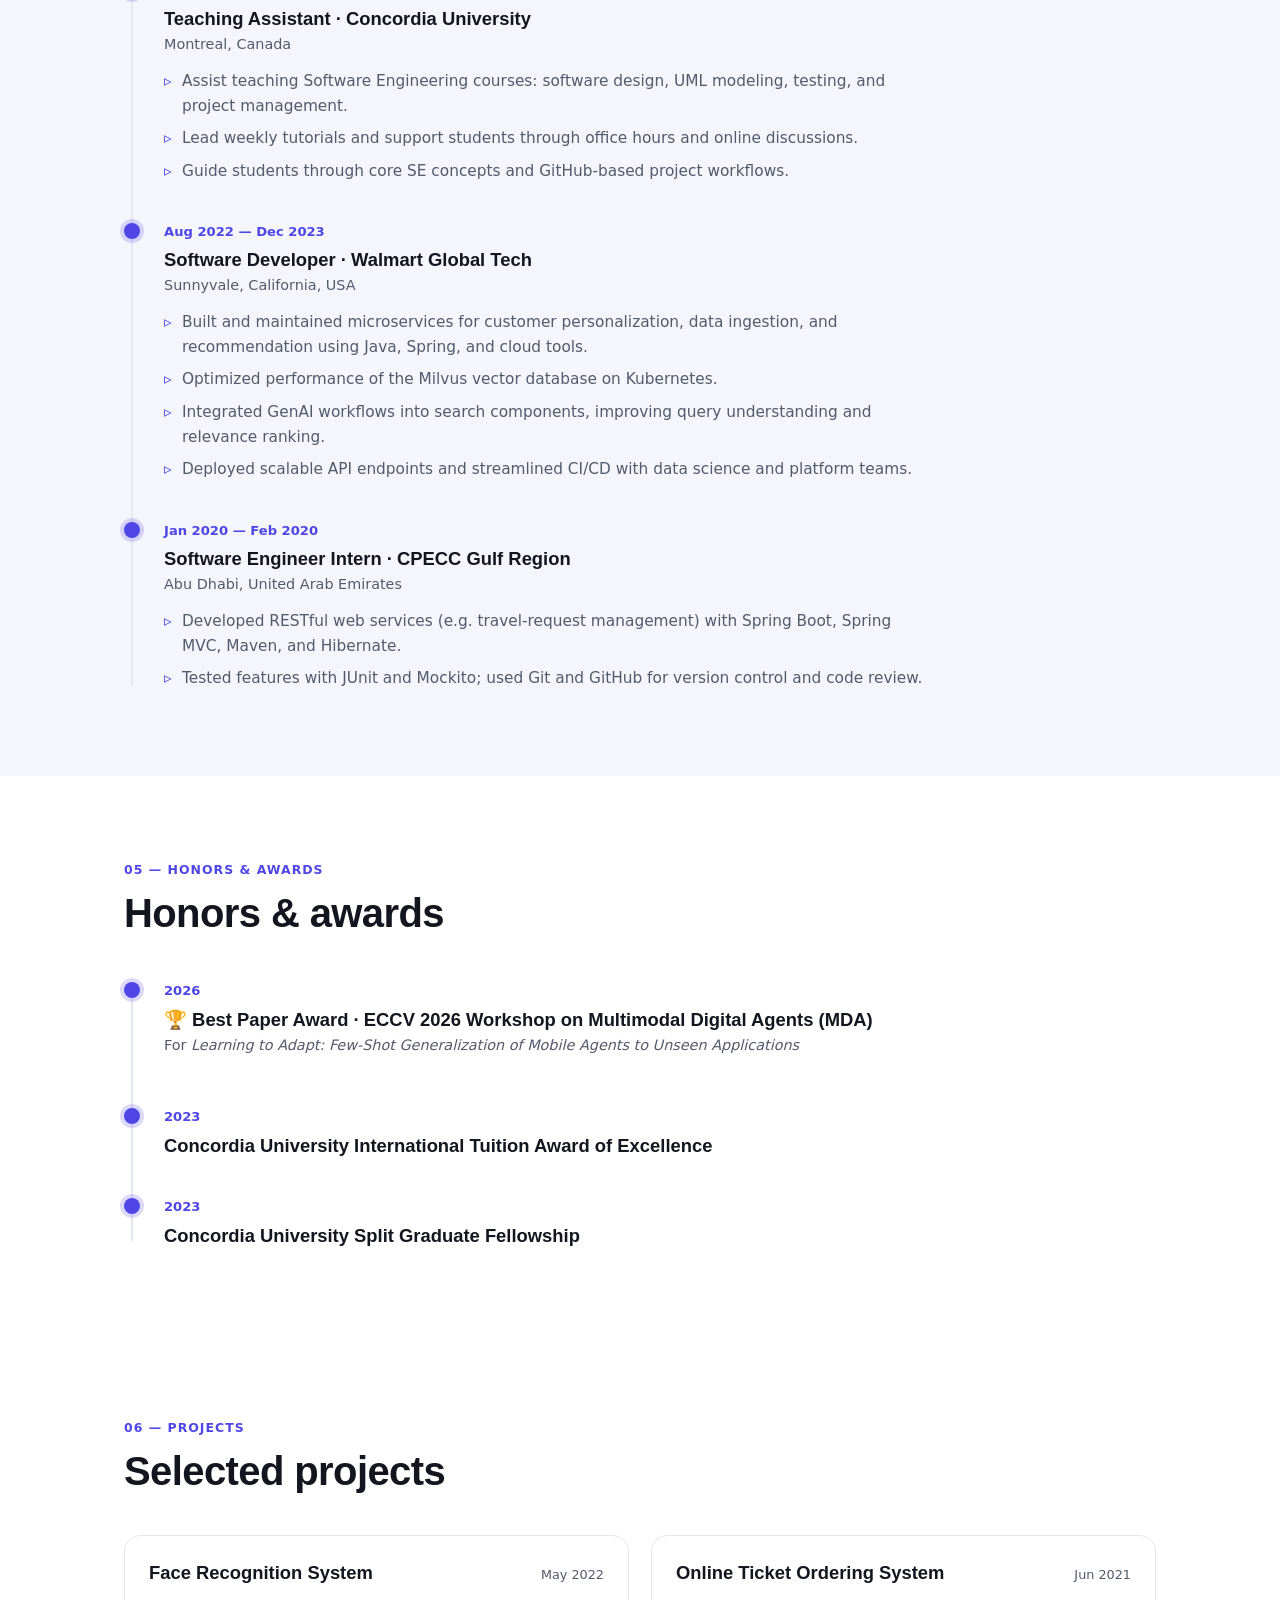
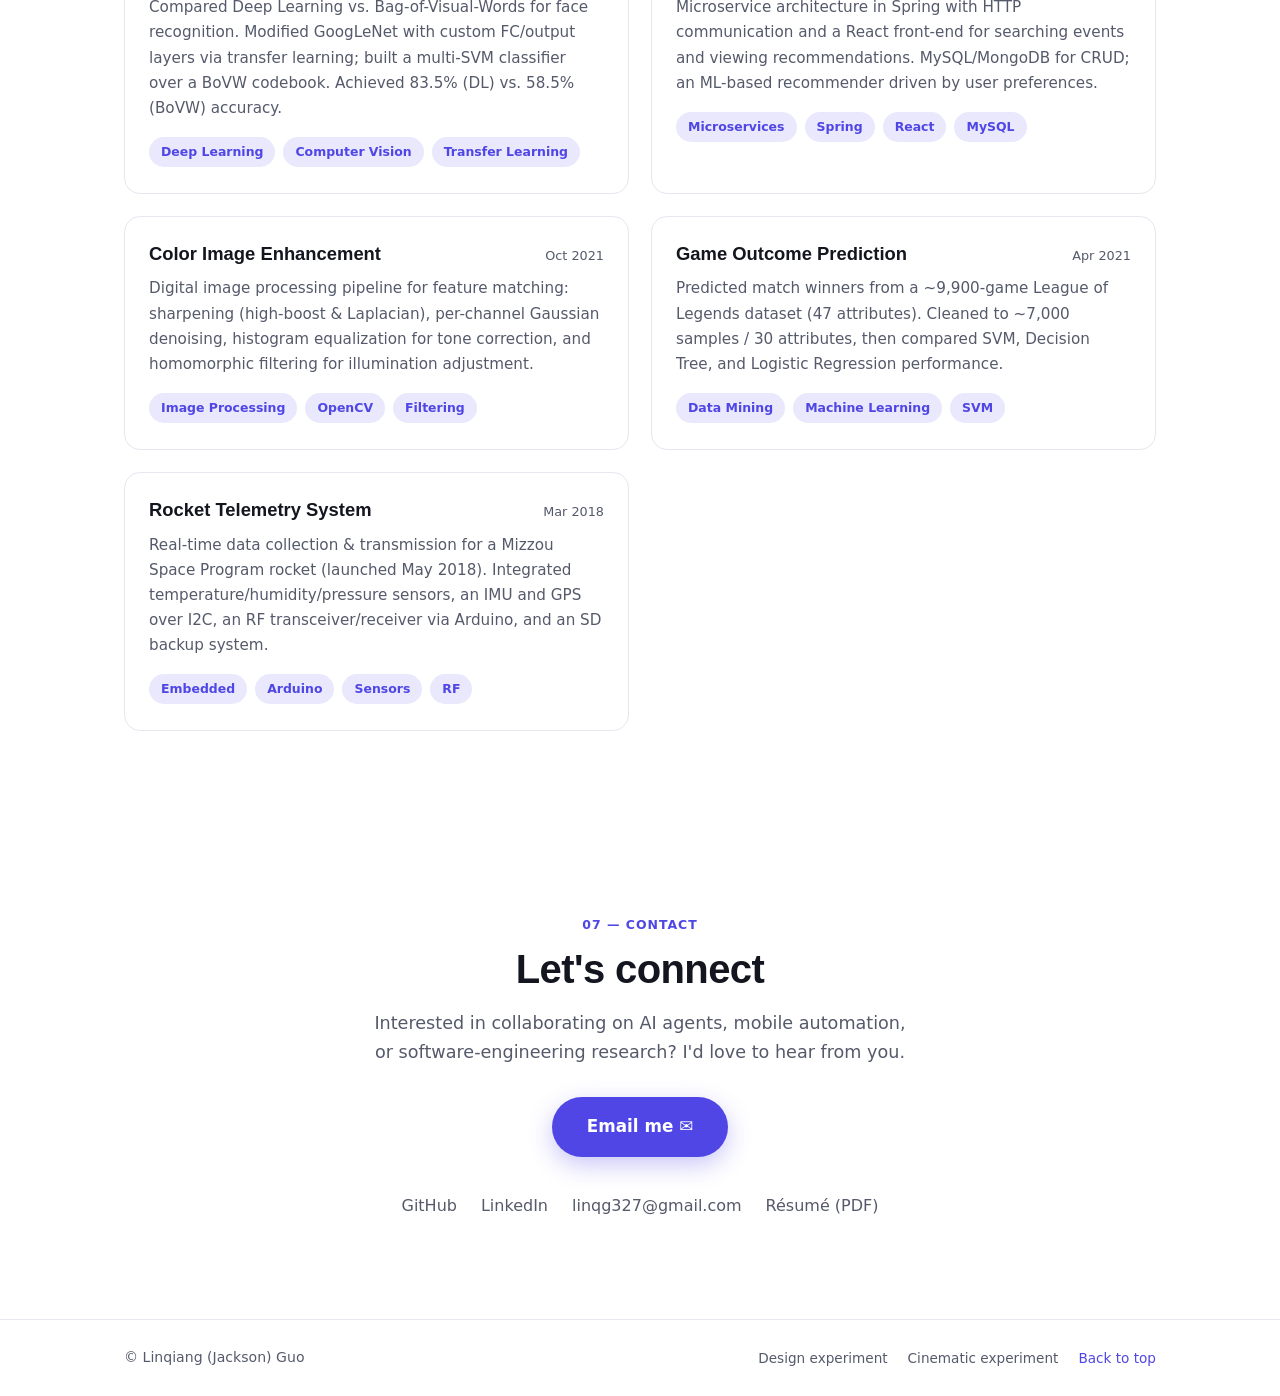
==== commit 1bb5f4ca: "Add school logos to Education - Add Concordia, University of Miami and University of Missouri logos " ====
--- a/classic.html
+++ b/classic.html
@@ -12,7 +12,7 @@
   <link rel="preconnect" href="https://fonts.gstatic.com" crossorigin />
   <link href="https://fonts.googleapis.com/css2?family=Inter:wght@400;500;600;700;800&family=Space+Grotesk:wght@500;600;700&display=swap" rel="stylesheet" />
   <link rel="icon" href="assets/img/favicon-lg.svg" type="image/svg+xml" />
-  <link rel="stylesheet" href="assets/css/style.css" />
+  <link rel="stylesheet" href="assets/css/style.css?v=71" />
 </head>
 <body>
 
@@ -29,7 +29,7 @@
         <a href="#contact">Contact</a>
       </nav>
       <div class="nav__actions">
-        <a href="assets/files/Linqiang_Guo_Resume_2026.pdf?v=70" class="btn btn--sm" target="_blank" rel="noopener">CV</a>
+        <a href="assets/files/Linqiang_Guo_Resume_2026.pdf?v=71" class="btn btn--sm" target="_blank" rel="noopener">CV</a>
         <button class="theme-toggle" id="themeToggle" aria-label="Toggle dark mode"><span id="themeIcon">🌙</span></button>
         <button class="nav__burger" id="navBurger" aria-label="Toggle menu"><span></span><span></span><span></span></button>
       </div>
@@ -53,7 +53,7 @@
           </p>
           <div class="hero__cta">
             <a href="#publications" class="btn btn--primary">View publications</a>
-            <a href="assets/files/Linqiang_Guo_Resume_2026.pdf?v=70" class="btn btn--ghost" target="_blank" rel="noopener">Download CV</a>
+            <a href="assets/files/Linqiang_Guo_Resume_2026.pdf?v=71" class="btn btn--ghost" target="_blank" rel="noopener">Download CV</a>
           </div>
           <div class="hero__socials">
             <a href="https://github.com/pockyitachi" target="_blank" rel="noopener">GitHub</a>
@@ -117,18 +117,21 @@
                 <span class="edu__date">2024 — Present</span>
                 <h4>PhD, Software Engineering</h4>
                 <p>Concordia University · Montreal, CA</p>
+                <img class="edu__logo" src="assets/img/schools/concordia.png?v=2" alt="Concordia University logo" width="44" height="44" loading="lazy" />
               </li>
               <li class="edu__item">
                 <div class="edu__dot"></div>
                 <span class="edu__date">2020 — 2022</span>
                 <h4>MS, Electrical &amp; Computer Engineering (AI track)</h4>
                 <p>University of Miami · Miami, US</p>
+                <img class="edu__logo" src="assets/img/schools/miami.png?v=2" alt="University of Miami logo" width="44" height="44" loading="lazy" />
               </li>
               <li class="edu__item">
                 <div class="edu__dot"></div>
                 <span class="edu__date">2016 — 2019</span>
                 <h4>BS, Electrical Engineering</h4>
                 <p>University of Missouri Columbia · Columbia, US</p>
+                <img class="edu__logo" src="assets/img/schools/missouri.png?v=2" alt="University of Missouri logo" width="44" height="44" loading="lazy" />
               </li>
             </ol>
           </div>
@@ -425,7 +428,7 @@
           <a href="https://github.com/pockyitachi" target="_blank" rel="noopener">GitHub</a>
           <a href="https://www.linkedin.com/in/linqiangguo/" target="_blank" rel="noopener">LinkedIn</a>
           <a href="mailto:linqg327@gmail.com">linqg327@gmail.com</a>
-          <a href="assets/files/Linqiang_Guo_Resume_2026.pdf?v=70" target="_blank" rel="noopener">Résumé (PDF)</a>
+          <a href="assets/files/Linqiang_Guo_Resume_2026.pdf?v=71" target="_blank" rel="noopener">Résumé (PDF)</a>
         </div>
       </div>
     </section>
--- a/assets/css/style.css
+++ b/assets/css/style.css
@@ -0,0 +1,237 @@
+/* ============================================================
+   Linqiang Guo — Personal Homepage
+   Professional / academic / developer portfolio.
+   Edit the tokens in :root to re-theme.
+   ============================================================ */
+
+:root {
+  --bg: #ffffff;
+  --bg-alt: #f5f6fb;
+  --surface: #ffffff;
+  --text: #14161f;
+  --text-soft: #555a6b;
+  --border: #e6e8f0;
+  --accent: #4f46e5;       /* indigo */
+  --accent-soft: #6366f1;
+  --accent-2: #0ea5e9;     /* sky   */
+  --shadow: 0 10px 40px rgba(20, 22, 60, 0.08);
+  --radius: 16px;
+  --maxw: 1080px;
+  --font-body: "Inter", system-ui, -apple-system, sans-serif;
+  --font-head: "Space Grotesk", "Inter", sans-serif;
+}
+
+[data-theme="dark"] {
+  --bg: #0d0f17;
+  --bg-alt: #141723;
+  --surface: #181b28;
+  --text: #eef0f7;
+  --text-soft: #9aa0b4;
+  --border: #262a3a;
+  --accent: #818cf8;
+  --accent-soft: #6366f1;
+  --accent-2: #38bdf8;
+  --shadow: 0 10px 40px rgba(0, 0, 0, 0.45);
+}
+
+* { margin: 0; padding: 0; box-sizing: border-box; }
+html { scroll-behavior: smooth; }
+body {
+  font-family: var(--font-body);
+  background: var(--bg);
+  color: var(--text);
+  line-height: 1.65;
+  -webkit-font-smoothing: antialiased;
+  transition: background 0.3s ease, color 0.3s ease;
+}
+.container { width: 100%; max-width: var(--maxw); margin: 0 auto; padding: 0 24px; }
+a { color: inherit; text-decoration: none; }
+h1, h2, h3, h4 { font-family: var(--font-head); line-height: 1.18; }
+img { max-width: 100%; display: block; }
+
+/* ===== Buttons ===== */
+.btn {
+  display: inline-block; padding: 12px 24px; border-radius: 999px;
+  font-weight: 600; font-size: 0.95rem; cursor: pointer;
+  border: 1.5px solid transparent;
+  transition: transform 0.18s ease, box-shadow 0.18s ease, background 0.18s, color 0.18s, border-color 0.18s;
+}
+.btn:hover { transform: translateY(-2px); }
+.btn--primary { background: var(--accent); color: #fff; box-shadow: 0 8px 24px rgba(79, 70, 229, 0.3); }
+.btn--ghost { border-color: var(--border); color: var(--text); }
+.btn--ghost:hover { border-color: var(--accent); color: var(--accent); }
+.btn--sm { padding: 8px 16px; font-size: 0.85rem; border-color: var(--border); }
+.btn--sm:hover { border-color: var(--accent); color: var(--accent); }
+.btn--lg { padding: 15px 34px; font-size: 1.05rem; }
+
+/* ===== Navigation ===== */
+.nav {
+  position: sticky; top: 0; z-index: 100;
+  backdrop-filter: blur(12px);
+  background: color-mix(in srgb, var(--bg) 82%, transparent);
+  border-bottom: 1px solid transparent; transition: border-color 0.3s, background 0.3s;
+}
+.nav.scrolled { border-bottom-color: var(--border); }
+.nav__inner { display: flex; align-items: center; justify-content: space-between; height: 66px; }
+.nav__brand { font-family: var(--font-head); font-weight: 700; font-size: 1.1rem; letter-spacing: -0.3px; }
+.nav__brand span { color: var(--accent); }
+.nav__links { display: flex; gap: 26px; }
+.nav__links a { font-weight: 500; font-size: 0.92rem; color: var(--text-soft); position: relative; transition: color 0.2s; }
+.nav__links a:hover { color: var(--text); }
+.nav__links a::after { content: ""; position: absolute; left: 0; bottom: -6px; height: 2px; width: 0; background: var(--accent); transition: width 0.25s; }
+.nav__links a:hover::after { width: 100%; }
+.nav__actions { display: flex; align-items: center; gap: 10px; }
+.theme-toggle {
+  width: 38px; height: 38px; border-radius: 50%; border: 1px solid var(--border);
+  background: var(--surface); cursor: pointer; font-size: 1rem; line-height: 1;
+  display: grid; place-items: center; transition: transform 0.2s, border-color 0.2s;
+}
+.theme-toggle:hover { transform: rotate(20deg); border-color: var(--accent); }
+.nav__burger { display: none; flex-direction: column; gap: 5px; background: none; border: none; cursor: pointer; padding: 6px; }
+.nav__burger span { width: 24px; height: 2px; background: var(--text); border-radius: 2px; }
+
+/* ===== Hero ===== */
+.hero { padding: 80px 0 60px; }
+.hero__inner { display: grid; grid-template-columns: 1.25fr 0.75fr; gap: 50px; align-items: center; }
+.hero__eyebrow { color: var(--accent); font-weight: 600; letter-spacing: 0.04em; margin-bottom: 14px; text-transform: uppercase; font-size: 0.82rem; }
+.hero__title { font-size: clamp(2.6rem, 6vw, 4.2rem); letter-spacing: -1.5px; margin-bottom: 12px; }
+.hero__role { font-size: 1.1rem; color: var(--text-soft); font-weight: 500; margin-bottom: 22px; }
+.hero__lead { font-size: 1.05rem; color: var(--text-soft); max-width: 540px; margin-bottom: 30px; }
+.hero__cta { display: flex; gap: 12px; flex-wrap: wrap; margin-bottom: 26px; }
+.hero__socials { display: flex; gap: 22px; flex-wrap: wrap; }
+.hero__socials a { font-size: 0.9rem; font-weight: 500; color: var(--text-soft); transition: color 0.2s; }
+.hero__socials a:hover { color: var(--accent); }
+.hero__media { position: relative; display: grid; place-items: center; }
+.hero__photo-frame {
+  position: relative; z-index: 2; width: 270px; height: 320px; border-radius: 22px;
+  overflow: hidden; box-shadow: var(--shadow); border: 5px solid var(--surface);
+}
+.hero__photo-frame img { width: 100%; height: 100%; object-fit: cover; }
+.hero__blob {
+  position: absolute; z-index: 1; width: 300px; height: 300px; border-radius: 46% 54% 60% 40%;
+  background: linear-gradient(135deg, var(--accent), var(--accent-2));
+  filter: blur(10px); opacity: 0.32; animation: blob 9s ease-in-out infinite;
+}
+@keyframes blob { 0%,100% { border-radius: 46% 54% 60% 40%; transform: rotate(0deg) scale(1); } 50% { border-radius: 60% 40% 45% 55%; transform: rotate(12deg) scale(1.05); } }
+
+/* ===== Stat strip ===== */
+.strip { border-top: 1px solid var(--border); border-bottom: 1px solid var(--border); background: var(--bg-alt); }
+.strip__inner { display: grid; grid-template-columns: repeat(4, 1fr); gap: 20px; padding: 28px 24px; }
+.stat { text-align: center; }
+.stat__num { display: block; font-family: var(--font-head); font-weight: 700; font-size: 1.4rem; color: var(--accent); }
+.stat__label { font-size: 0.82rem; color: var(--text-soft); letter-spacing: 0.03em; }
+
+/* ===== Sections ===== */
+.section { padding: 84px 0; }
+.section--alt { background: var(--bg-alt); }
+.section__eyebrow { color: var(--accent); font-weight: 600; letter-spacing: 1px; text-transform: uppercase; font-size: 0.78rem; margin-bottom: 10px; }
+.section__title { font-size: clamp(1.7rem, 3.6vw, 2.5rem); letter-spacing: -0.6px; margin-bottom: 40px; max-width: 760px; }
+
+/* ===== About ===== */
+.about { display: grid; grid-template-columns: 1.15fr 0.85fr; gap: 48px; }
+.about__text p { color: var(--text-soft); margin-bottom: 16px; font-size: 1.03rem; }
+.about__facts { list-style: none; display: grid; grid-template-columns: 1fr 1fr; gap: 12px; margin-top: 22px; }
+.about__facts li { display: flex; align-items: center; gap: 10px; font-weight: 500; font-size: 0.95rem; }
+.about__facts span { font-size: 1.1rem; }
+.about__edu-title { font-size: 1.1rem; margin-bottom: 20px; }
+.edu { list-style: none; position: relative; }
+.edu::before { content: ""; position: absolute; left: 6px; top: 6px; bottom: 6px; width: 2px; background: var(--border); }
+.edu__item { position: relative; padding-left: 30px; padding-bottom: 24px; }
+.edu__item:last-child { padding-bottom: 0; }
+.edu__dot { position: absolute; left: 0; top: 5px; width: 14px; height: 14px; border-radius: 50%; background: var(--accent); box-shadow: 0 0 0 4px color-mix(in srgb, var(--accent) 20%, transparent); }
+.edu__date { font-size: 0.8rem; font-weight: 600; color: var(--accent); }
+.edu__item h4 { font-size: 1rem; margin: 4px 0 2px; }
+.edu__item p { color: var(--text-soft); font-size: 0.9rem; }
+.edu__item { padding-right: 60px; }
+.edu__logo { position: absolute; right: 0; top: 0; width: 44px; height: 44px; border-radius: 10px; background: #fff; padding: 4px; object-fit: contain; border: 1px solid var(--border); }
+
+/* ===== Skills ===== */
+.skills { display: grid; grid-template-columns: repeat(3, 1fr); gap: 24px; }
+.skill-card { background: var(--surface); border: 1px solid var(--border); border-radius: var(--radius); padding: 28px 24px; transition: transform 0.25s, box-shadow 0.25s, border-color 0.25s; }
+.skill-card:hover { transform: translateY(-5px); box-shadow: var(--shadow); border-color: var(--accent-soft); }
+.skill-card__icon { font-size: 1.9rem; margin-bottom: 12px; }
+.skill-card h3 { font-size: 1.15rem; margin-bottom: 16px; }
+.tags { list-style: none; display: flex; flex-wrap: wrap; gap: 8px; }
+.tags li { font-size: 0.78rem; font-weight: 600; padding: 5px 12px; border-radius: 999px; background: color-mix(in srgb, var(--accent) 12%, transparent); color: var(--accent); }
+
+/* ===== Publications ===== */
+.pubs { list-style: none; display: flex; flex-direction: column; gap: 16px; }
+.pub { display: grid; grid-template-columns: 150px 1fr; gap: 20px; align-items: start; padding: 22px 24px; background: var(--surface); border: 1px solid var(--border); border-radius: var(--radius); transition: transform 0.2s, box-shadow 0.2s, border-color 0.2s; }
+.pub:hover { transform: translateX(4px); box-shadow: var(--shadow); border-color: var(--accent-soft); }
+.pub__body h3 { font-size: 1.08rem; margin-bottom: 6px; line-height: 1.35; }
+.pub__authors { color: var(--text-soft); font-size: 0.92rem; }
+.pub__authors strong { color: var(--text); }
+.pub__note { color: var(--text-soft); font-size: 0.85rem; font-style: italic; margin-top: 4px; }
+.badge { display: inline-block; font-size: 0.74rem; font-weight: 700; padding: 6px 12px; border-radius: 8px; background: var(--bg-alt); color: var(--text-soft); border: 1px solid var(--border); white-space: nowrap; }
+.badge--accent { background: color-mix(in srgb, var(--accent) 14%, transparent); color: var(--accent); border-color: transparent; }
+.badge--muted { opacity: 0.85; }
+
+/* ===== Timeline (experience) ===== */
+.timeline { list-style: none; position: relative; max-width: 800px; }
+.timeline::before { content: ""; position: absolute; left: 7px; top: 6px; bottom: 6px; width: 2px; background: var(--border); }
+.timeline__item { position: relative; padding-left: 40px; padding-bottom: 34px; }
+.timeline__item:last-child { padding-bottom: 0; }
+.timeline__dot { position: absolute; left: 0; top: 5px; width: 16px; height: 16px; border-radius: 50%; background: var(--accent); box-shadow: 0 0 0 4px color-mix(in srgb, var(--accent) 20%, transparent); }
+.timeline__date { font-size: 0.82rem; font-weight: 600; color: var(--accent); }
+.timeline__item h3 { font-size: 1.15rem; margin: 5px 0 3px; }
+.timeline__org { color: var(--text-soft); font-size: 0.9rem; margin-bottom: 12px; }
+.timeline__points { list-style: none; display: flex; flex-direction: column; gap: 7px; }
+.timeline__points li { position: relative; padding-left: 18px; color: var(--text-soft); font-size: 0.96rem; }
+.timeline__points li::before { content: "▹"; position: absolute; left: 0; color: var(--accent); }
+
+/* ===== Projects ===== */
+.projects { display: grid; grid-template-columns: repeat(2, 1fr); gap: 22px; }
+.project-card { background: var(--surface); border: 1px solid var(--border); border-radius: var(--radius); padding: 26px 24px; transition: transform 0.25s, box-shadow 0.25s, border-color 0.25s; }
+.project-card:hover { transform: translateY(-5px); box-shadow: var(--shadow); border-color: var(--accent-soft); }
+.project-card__top { display: flex; justify-content: space-between; align-items: baseline; gap: 12px; margin-bottom: 10px; }
+.project-card__top h3 { font-size: 1.15rem; }
+.project-card__date { font-size: 0.8rem; color: var(--text-soft); white-space: nowrap; }
+.project-card p { color: var(--text-soft); font-size: 0.95rem; margin-bottom: 16px; }
+
+/* ===== Contact ===== */
+.section--contact { text-align: center; padding: 100px 0; }
+.section--contact .section__title { margin: 0 auto 16px; }
+.contact__lead { color: var(--text-soft); font-size: 1.1rem; max-width: 540px; margin: 0 auto 30px; }
+.contact__socials { display: flex; justify-content: center; gap: 24px; margin-top: 36px; flex-wrap: wrap; }
+.contact__socials a { font-weight: 500; color: var(--text-soft); transition: color 0.2s; }
+.contact__socials a:hover { color: var(--accent); }
+
+/* ===== Footer ===== */
+.footer { border-top: 1px solid var(--border); padding: 26px 0; }
+.footer__inner { display: flex; justify-content: space-between; align-items: center; flex-wrap: wrap; gap: 12px; }
+.footer p { color: var(--text-soft); font-size: 0.88rem; }
+.footer__right { display: flex; gap: 20px; flex-wrap: wrap; }
+.footer__right a { font-size: 0.85rem; color: var(--text-soft); font-weight: 500; transition: color 0.2s; }
+.footer__right a:hover { color: var(--accent); }
+.footer__top { color: var(--accent) !important; }
+
+/* ===== Reveal on scroll ===== */
+[data-reveal] { opacity: 0; transform: translateY(24px); transition: opacity 0.6s ease, transform 0.6s ease; }
+[data-reveal].is-visible { opacity: 1; transform: none; }
+
+/* ===== Responsive ===== */
+@media (max-width: 860px) {
+  .hero__inner { grid-template-columns: 1fr; text-align: center; }
+  .hero__cta, .hero__socials { justify-content: center; }
+  .hero__lead { margin-left: auto; margin-right: auto; }
+  .hero__media { order: -1; margin-bottom: 16px; }
+  .about { grid-template-columns: 1fr; gap: 36px; }
+  .about__facts { grid-template-columns: 1fr; }
+  .skills { grid-template-columns: 1fr; }
+  .projects { grid-template-columns: 1fr; }
+  .strip__inner { grid-template-columns: repeat(2, 1fr); gap: 24px; }
+  .pub { grid-template-columns: 1fr; gap: 10px; }
+
+  .nav__links {
+    position: fixed; inset: 66px 0 auto 0; flex-direction: column; gap: 0;
+    background: var(--bg); border-bottom: 1px solid var(--border);
+    padding: 10px 24px; transform: translateY(-130%); transition: transform 0.3s ease;
+  }
+  .nav__links.open { transform: translateY(0); }
+  .nav__links a { padding: 14px 0; border-bottom: 1px solid var(--border); }
+  .nav__burger { display: flex; }
+}
+
+@media (prefers-reduced-motion: reduce) {
+  * { animation: none !important; transition: none !important; scroll-behavior: auto !important; }
+}
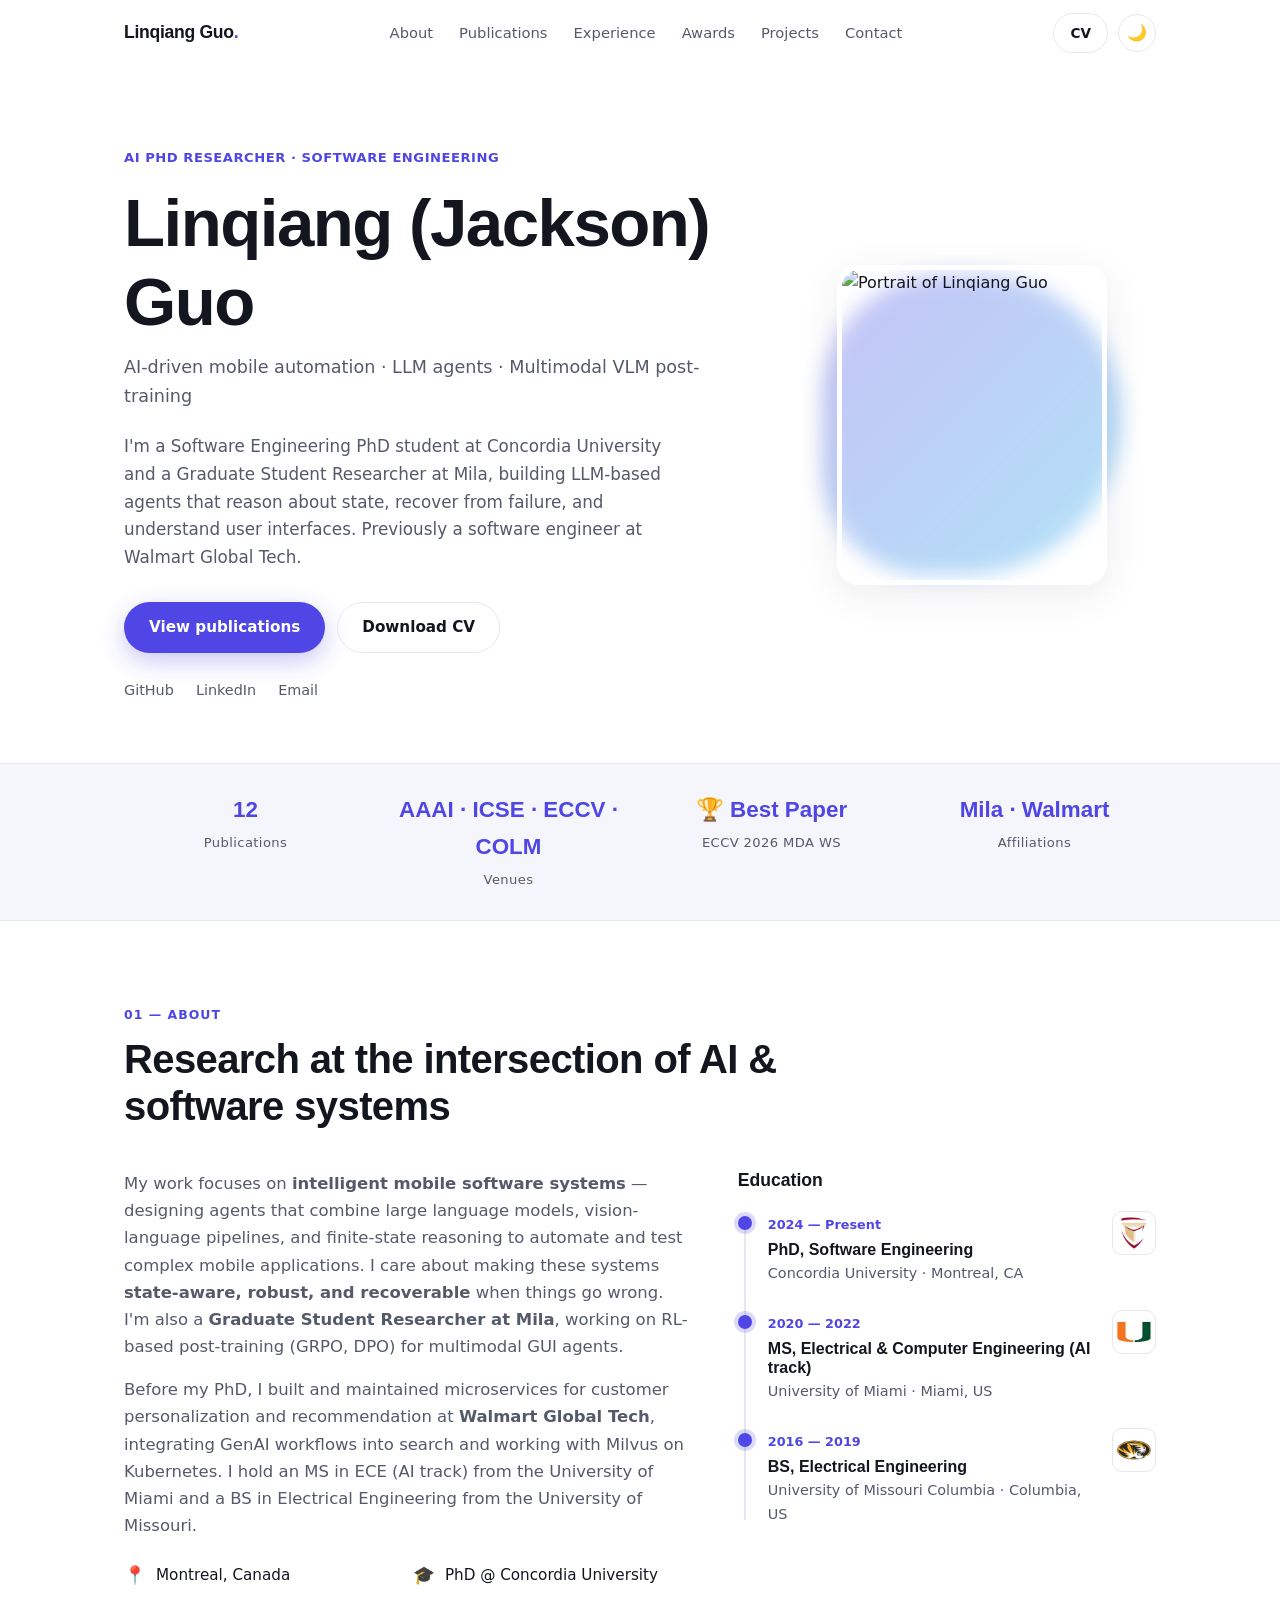
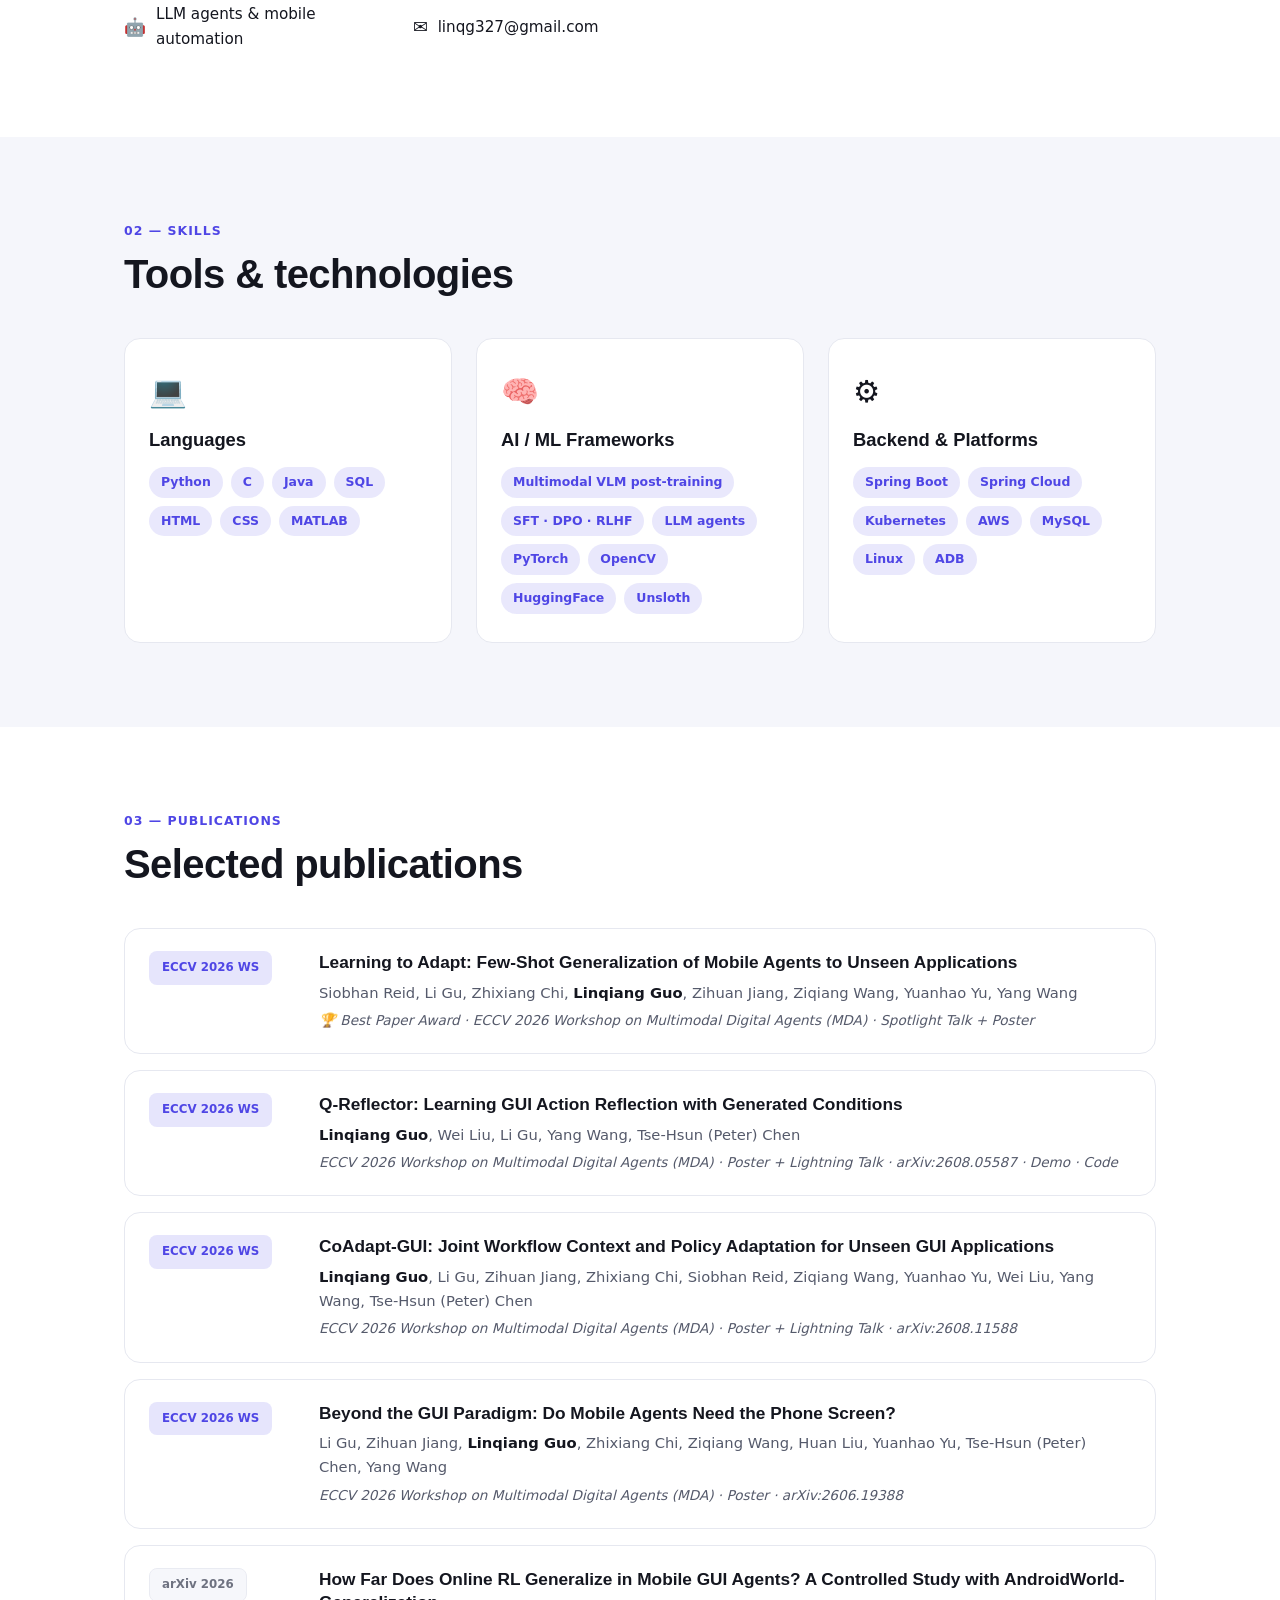
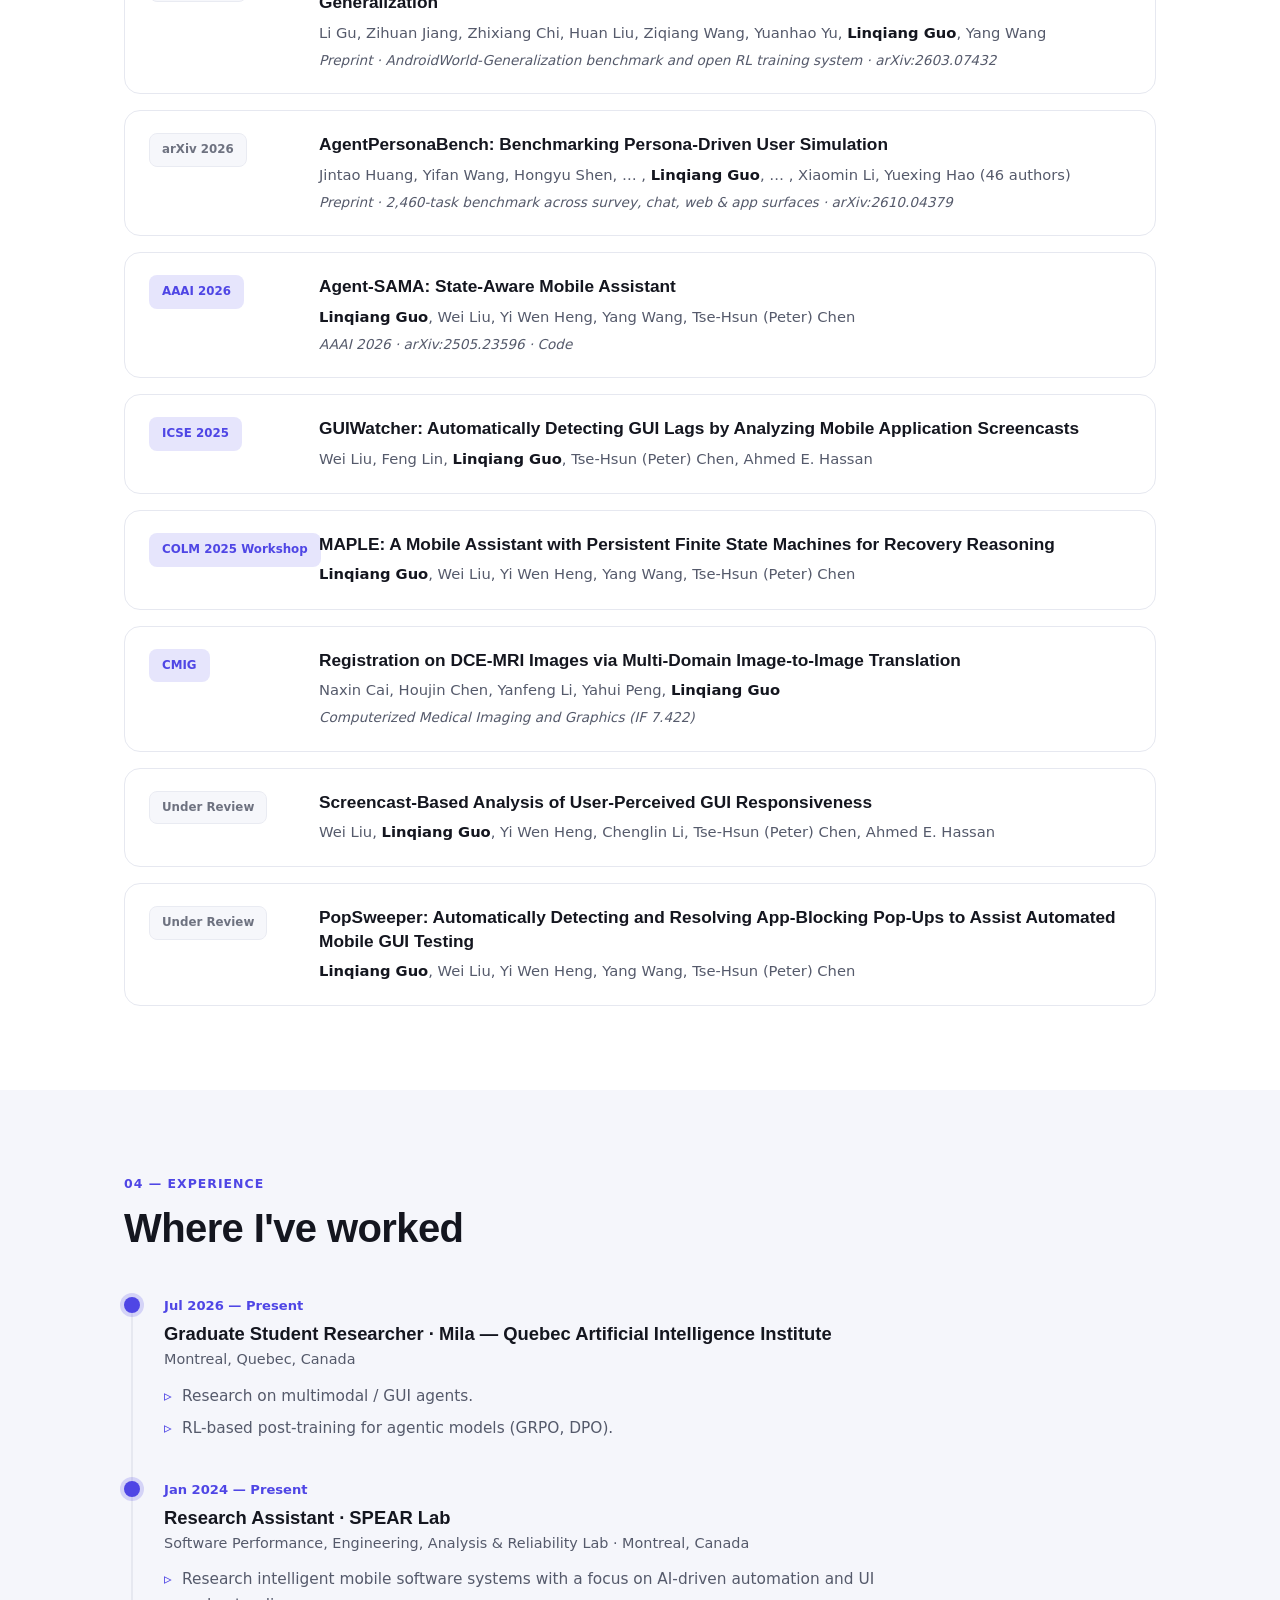
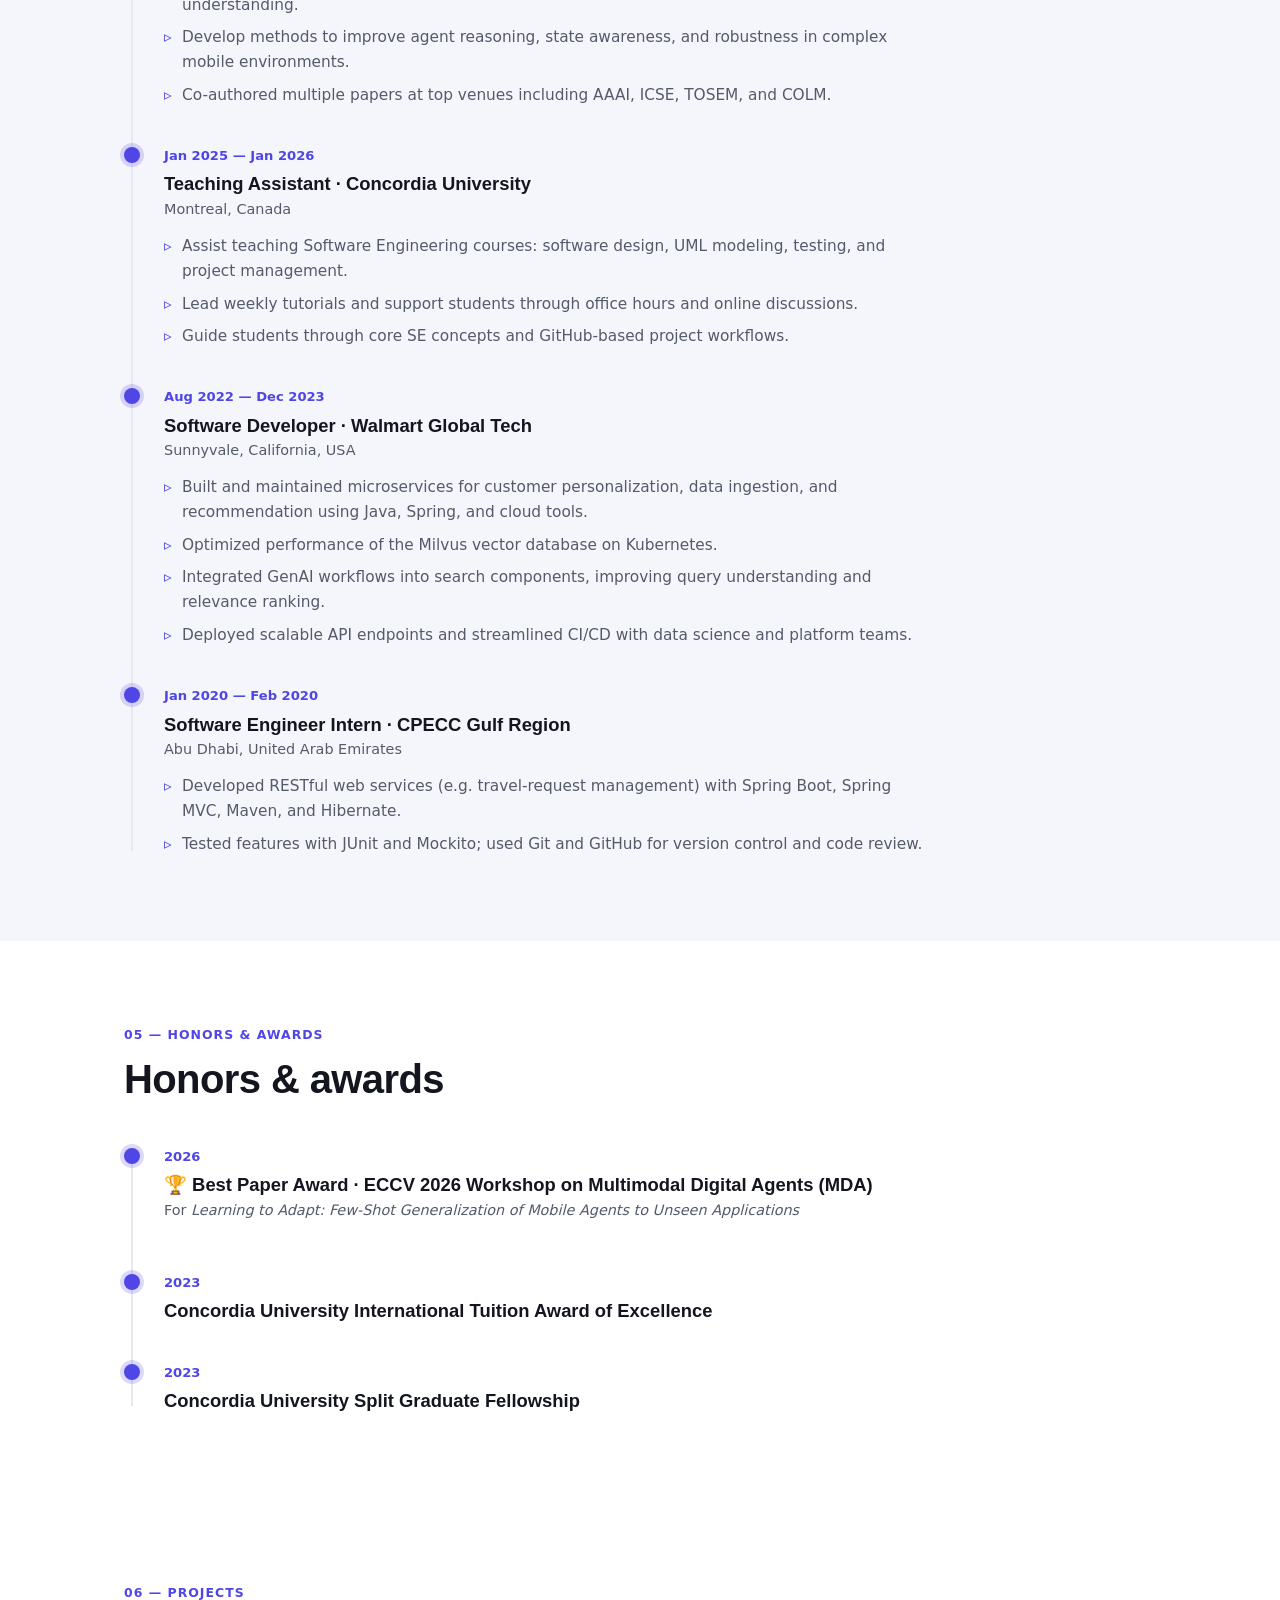
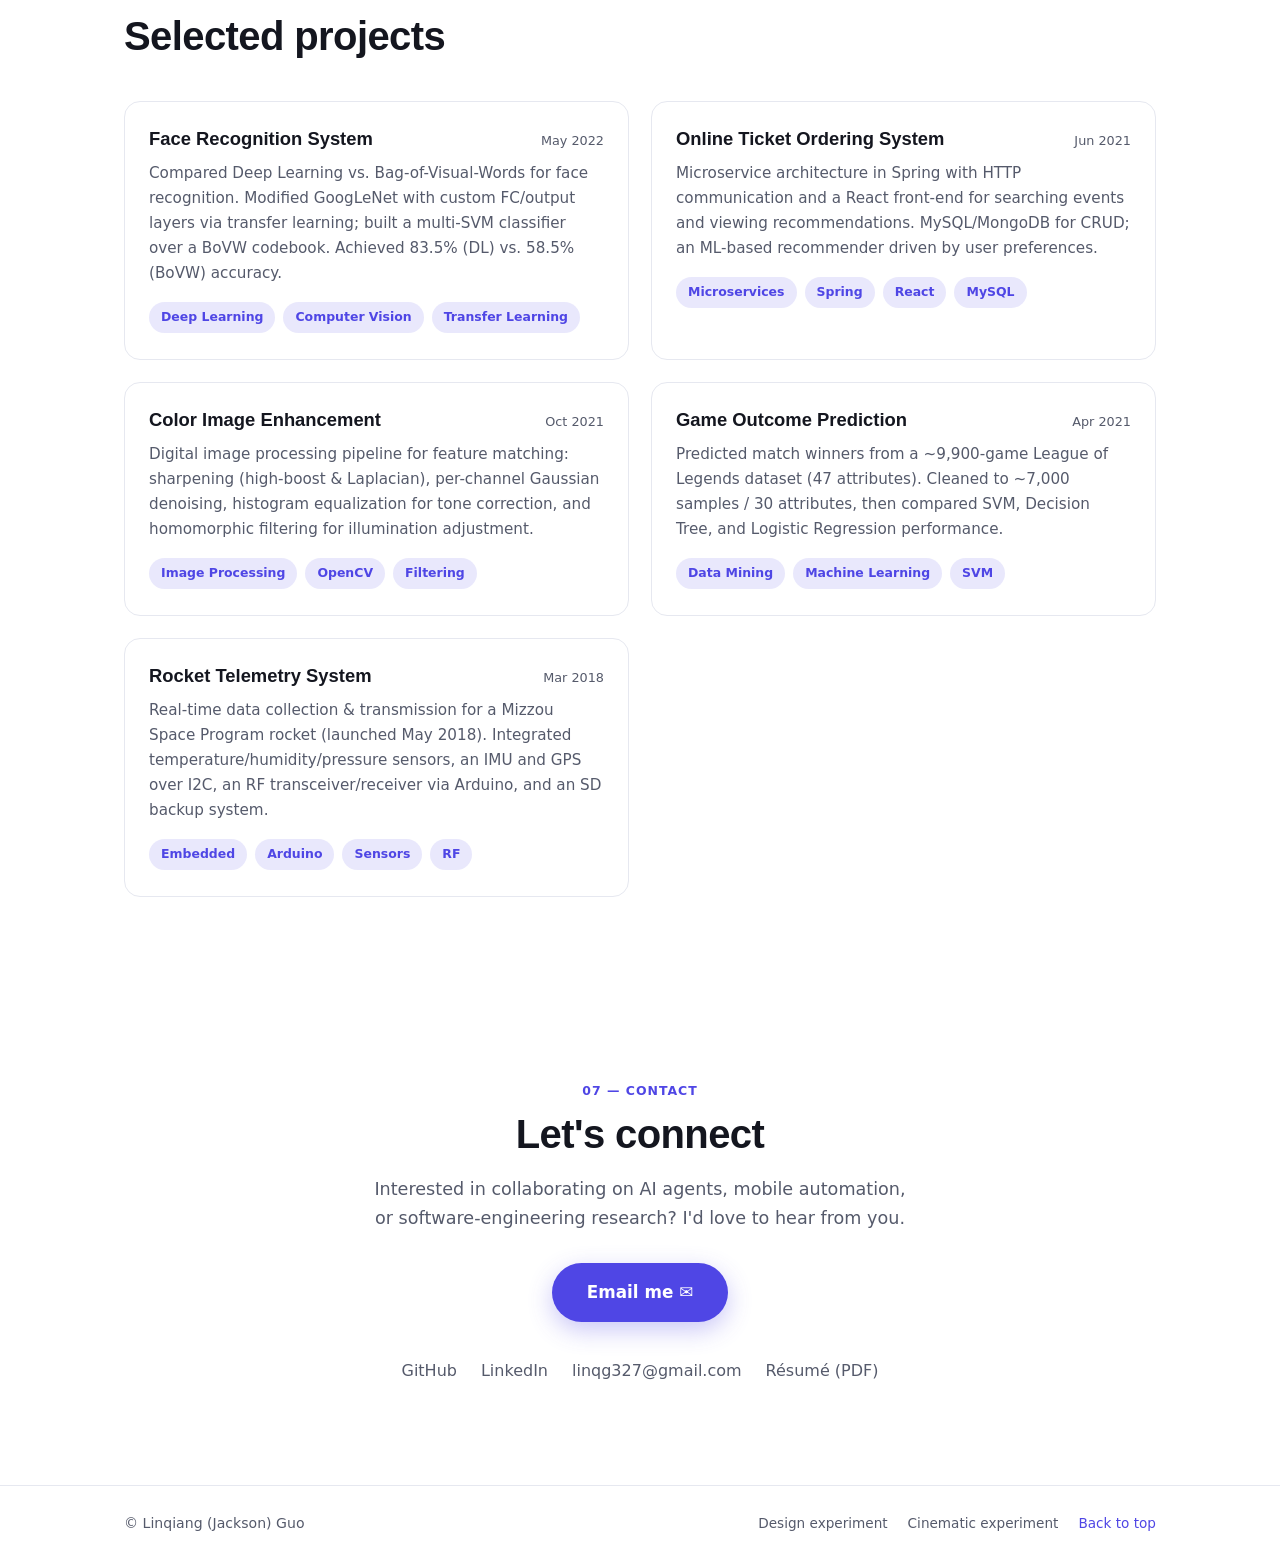
==== commit 9c51c04e: "Add the AndroidWorld-Generalization paper (arXiv 2603.07432) Add "How Far Does Online RL Generalize " ====
--- a/classic.html
+++ b/classic.html
@@ -12,7 +12,7 @@
   <link rel="preconnect" href="https://fonts.gstatic.com" crossorigin />
   <link href="https://fonts.googleapis.com/css2?family=Inter:wght@400;500;600;700;800&family=Space+Grotesk:wght@500;600;700&display=swap" rel="stylesheet" />
   <link rel="icon" href="assets/img/favicon-lg.svg" type="image/svg+xml" />
-  <link rel="stylesheet" href="assets/css/style.css?v=71" />
+  <link rel="stylesheet" href="assets/css/style.css?v=73" />
 </head>
 <body>
 
@@ -29,7 +29,7 @@
         <a href="#contact">Contact</a>
       </nav>
       <div class="nav__actions">
-        <a href="assets/files/Linqiang_Guo_Resume_2026.pdf?v=71" class="btn btn--sm" target="_blank" rel="noopener">CV</a>
+        <a href="assets/files/Linqiang_Guo_Resume_2026.pdf?v=73" class="btn btn--sm" target="_blank" rel="noopener">CV</a>
         <button class="theme-toggle" id="themeToggle" aria-label="Toggle dark mode"><span id="themeIcon">🌙</span></button>
         <button class="nav__burger" id="navBurger" aria-label="Toggle menu"><span></span><span></span><span></span></button>
       </div>
@@ -53,7 +53,7 @@
           </p>
           <div class="hero__cta">
             <a href="#publications" class="btn btn--primary">View publications</a>
-            <a href="assets/files/Linqiang_Guo_Resume_2026.pdf?v=71" class="btn btn--ghost" target="_blank" rel="noopener">Download CV</a>
+            <a href="assets/files/Linqiang_Guo_Resume_2026.pdf?v=73" class="btn btn--ghost" target="_blank" rel="noopener">Download CV</a>
           </div>
           <div class="hero__socials">
             <a href="https://github.com/pockyitachi" target="_blank" rel="noopener">GitHub</a>
@@ -73,7 +73,7 @@
     <!-- ===== Stats / highlights ===== -->
     <section class="strip">
       <div class="container strip__inner">
-        <div class="stat"><span class="stat__num">11</span><span class="stat__label">Publications</span></div>
+        <div class="stat"><span class="stat__num">12</span><span class="stat__label">Publications</span></div>
         <div class="stat"><span class="stat__num">AAAI · ICSE · ECCV · COLM</span><span class="stat__label">Venues</span></div>
         <div class="stat"><span class="stat__num">🏆 Best Paper</span><span class="stat__label">ECCV 2026 MDA WS</span></div>
         <div class="stat"><span class="stat__num">Mila · Walmart</span><span class="stat__label">Affiliations</span></div>
@@ -211,6 +211,14 @@
           <li class="pub">
             <div class="pub__venue"><span class="badge badge--muted">arXiv 2026</span></div>
             <div class="pub__body">
+              <h3>How Far Does Online RL Generalize in Mobile GUI Agents? A Controlled Study with AndroidWorld-Generalization</h3>
+              <p class="pub__authors">Li Gu, Zihuan Jiang, Zhixiang Chi, Huan Liu, Ziqiang Wang, Yuanhao Yu, <strong>Linqiang Guo</strong>, Yang Wang</p>
+              <p class="pub__note">Preprint · AndroidWorld-Generalization benchmark and open RL training system · arXiv:2603.07432</p>
+            </div>
+          </li>
+          <li class="pub">
+            <div class="pub__venue"><span class="badge badge--muted">arXiv 2026</span></div>
+            <div class="pub__body">
               <h3>AgentPersonaBench: Benchmarking Persona-Driven User Simulation</h3>
               <p class="pub__authors">Jintao Huang, Yifan Wang, Hongyu Shen, … , <strong>Linqiang Guo</strong>, … , Xiaomin Li, Yuexing Hao (46 authors)</p>
               <p class="pub__note">Preprint · 2,460-task benchmark across survey, chat, web &amp; app surfaces · arXiv:2610.04379</p>
@@ -428,7 +436,7 @@
           <a href="https://github.com/pockyitachi" target="_blank" rel="noopener">GitHub</a>
           <a href="https://www.linkedin.com/in/linqiangguo/" target="_blank" rel="noopener">LinkedIn</a>
           <a href="mailto:linqg327@gmail.com">linqg327@gmail.com</a>
-          <a href="assets/files/Linqiang_Guo_Resume_2026.pdf?v=71" target="_blank" rel="noopener">Résumé (PDF)</a>
+          <a href="assets/files/Linqiang_Guo_Resume_2026.pdf?v=73" target="_blank" rel="noopener">Résumé (PDF)</a>
         </div>
       </div>
     </section>
